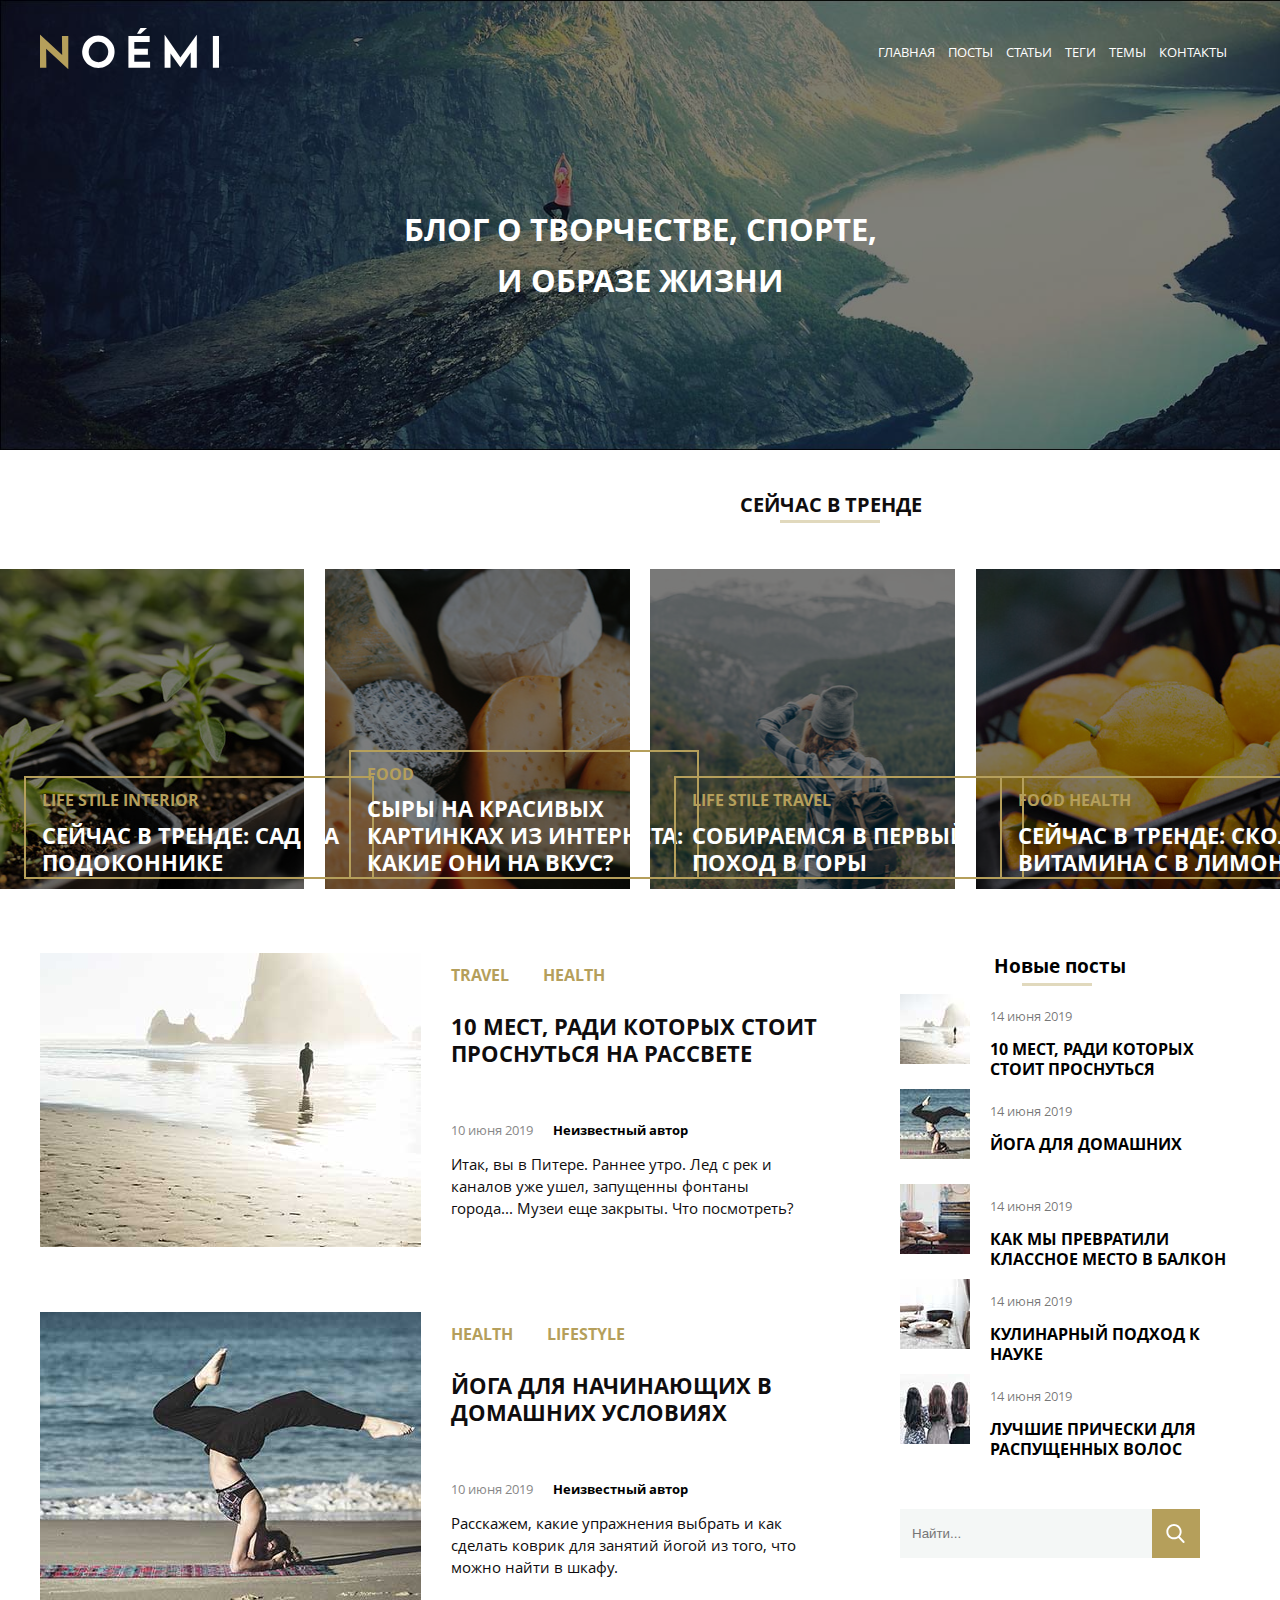
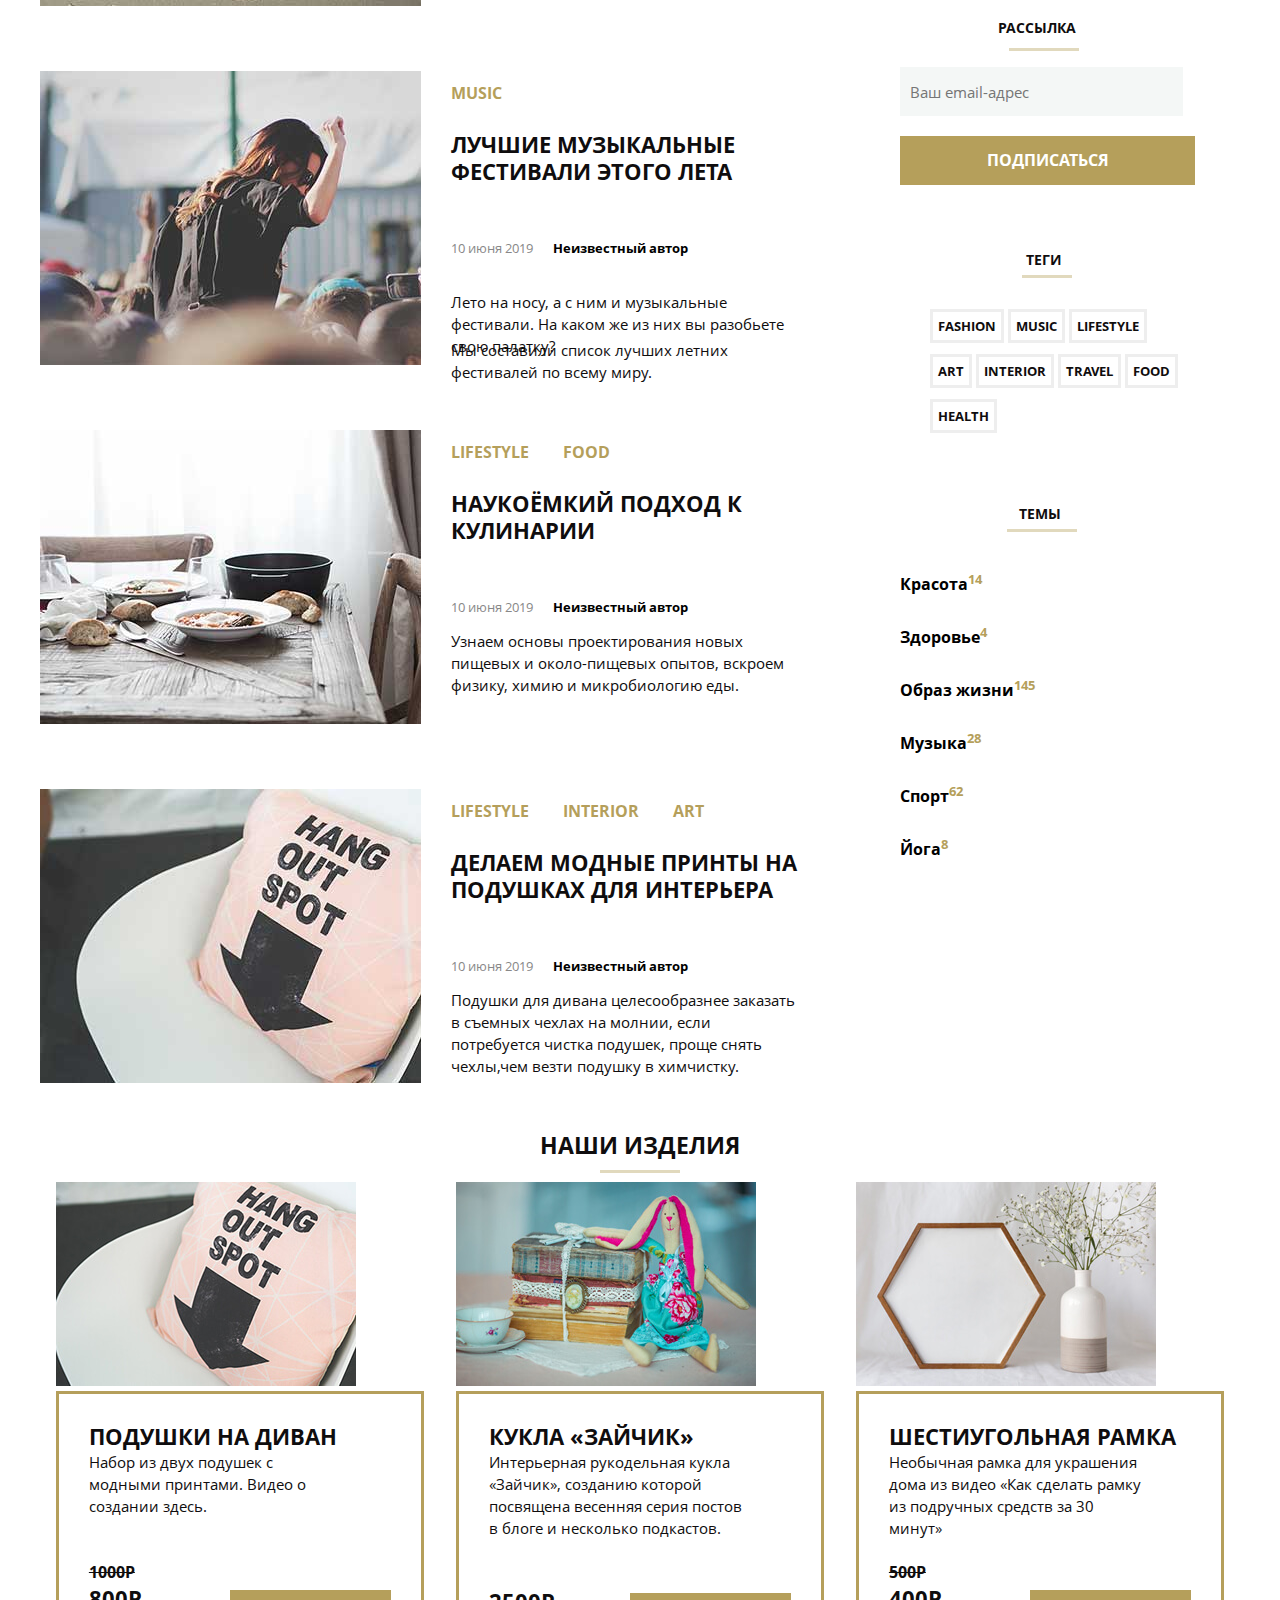
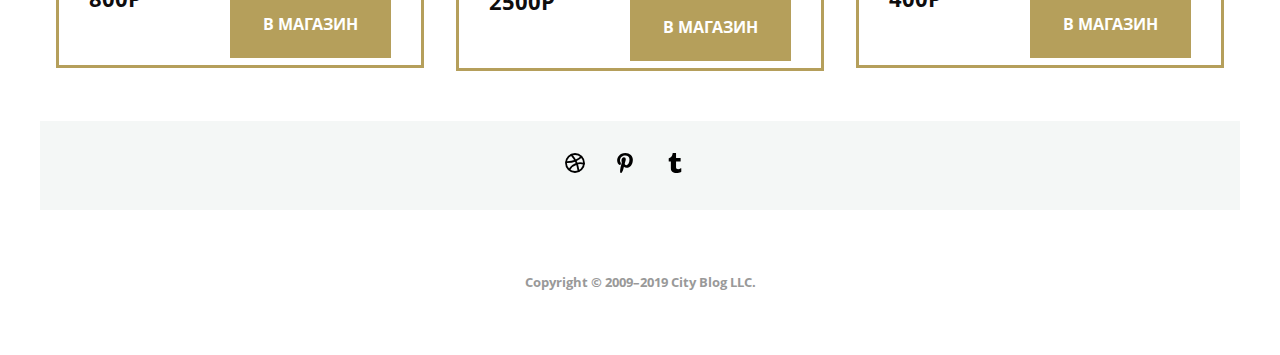
==== index.html @ 585748b1 "Исправил" ====
<!DOCTYPE html>
<html lang="en">

<head>
   <meta charset="UTF-8">
   <meta name="viewport" content="width=device-width, initial-scale=1.0">
   <title>Document</title>
   <link rel="stylesheet" href="css/style.css">
</head>

<body>
   <header class="header">
      <div class="container">
         <div class="header-top">
            <div class="logo">
               <a href="#">
                  <img class="logo-image" src="svg/noemi-logo.svg" alt="Логотип">
               </a>
            </div>
            <nav class="header-menu">
               <ul class="menu">
                  <li><a class="menu-link" href="#">Главная</a></li>
                  <li><a class="menu-link" href="#">Посты</a></li>
                  <li><a class="menu-link" href="#">Статьи</a></li>
                  <li><a class="menu-link" href="#">Теги</a></li>
                  <li><a class="menu-link" href="#">Темы</a></li>
                  <li><a class="menu-link" href="#">Контакты</a></li>
               </ul>
            </nav>
         </div>
         <h1 class="main-title">Блог о творчестве, спорте, и образе жизни</h1>
      </div>
   </header>
   <section class="section-trend">
      <h2 class="title-trend">Сейчас в тренде</h2>
      <div class="trend-box">
         <div class="garden-on-the-windowsill trend">
            <div class="text-trend ">
               <p class="yellow-text">Life stile</p>
               <p class="yellow-text">Interior</p>
               <p class="white-text">Сейчас в тренде: сад на подоконнике</p>
            </div>
         </div>
         <div class="cheeses trend">
            <div class="text-trend ">
               <p class="yellow-text">Food</p>
               <p class="white-text ">Cыры на красивых картинках из интернета: какие они на вкус?</p>
            </div>
         </div>
         <div class="first-trip trend">
            <div class="text-trend ">
               <p class="yellow-text">Life stile</p>
               <p class="yellow-text">Travel</p>
               <p class="white-text">Собираемся в первый поход в горы</p>
            </div>
         </div>
         <div class="lemons trend">
            <div class="text-trend ">
               <p class="yellow-text">Food</p>
               <p class="yellow-text">Health</p>
               <p class="white-text">Сейчас в тренде: сколько витамина с в лимонах?</p>
            </div>
         </div>
      </div>
   </section>
   <div class="container">
      <main class="main">
         <section class="article">
            <div class="hobby">
               <img class="hobby-art" src="img/last-post1.jpg" alt="Изображение путешествий">
               <div class="box-post-list">
                  <p class="hobby-category">Travel</p>
                  <p class="hobby-category">Health</p>
                  <p class="hobby-title">10 мест, ради которых стоит проснуться на рассвете</p>
                  <p class="hobby-date">10 июня 2019</p>
                  <p class="hobby-author">Неизвестный автор</p>
                  <p class="hobby-text">Итак, вы в Питере. Раннее утро. Лед с рек и каналов уже ушел, запущенны
                     фонтаны
                     города...
                     Музеи еще закрыты. Что посмотреть?
                  </p>
               </div>
            </div>
            <div class="hobby">
               <img class="hobby-art" src="img/last-post2.jpg" alt="Изображение йоги">
               <div class="box-post-list">
                  <p class="hobby-category">Health</p>
                  <p class="hobby-category">Lifestyle</p>
                  <p class="hobby-title">ЙОга для начинающих в домашних условиях</p>
                  <p class="hobby-date">10 июня 2019</p>
                  <p class="hobby-author">Неизвестный автор</p>
                  <p class="hobby-text">Расскажем, какие упражнения выбрать и как сделать коврик для занятий йогой
                     из
                     того, что можно найти в шкафу.
                  </p>
               </div>
            </div>
            <div class="hobby">
               <img class="first-box-art" src="img/last-post3.jpg" alt="Изображение фестиваля">
               <div class="box-post-list">
                  <p class="hobby-category">Music</p>
                  <p class="hobby-title">Лучшие музыкальные фестивали этого лета</p>
                  <p class="hobby-date">10 июня 2019</p>
                  <p class="hobby-author">Неизвестный автор</p>
                  <p class="hobby-text music-text">Лето на носу, а с ним и музыкальные фестивали. На каком же из них
                     вы
                     разобьете свою палатку?
                  </p>
                  <p class="hobby-text music-text2">Мы составили список лучших летних фестивалей по всему миру.
                  </p>
               </div>
            </div>
            <div class="hobby">
               <img class="first-box-art" src="img/last-post4.jpg" alt="Изображение кулинарии">
               <div class="box-post-list">
                  <p class="hobby-category">Lifestyle</p>
                  <p class="hobby-category">Food</p>
                  <p class="hobby-title">Наукоёмкий подход к кулинарии</p>
                  <p class="hobby-date">10 июня 2019</p>
                  <p class="hobby-author">Неизвестный автор</p>
                  <p class="hobby-text">Узнаем основы проектирования новых пищевых и около-пищевых опытов, вскроем
                     физику, химию и микробиологию еды.
                  </p>
               </div>
            </div>
            <div class="hobby">
               <img class="first-box-art" src="img/last-post5.jpg" alt="Изображение подушки">
               <div class="box-post-list">
                  <p class="hobby-category">Lifestyle</p>
                  <p class="hobby-category">Interior</p>
                  <p class="hobby-category">Art</p>
                  <p class="hobby-title">делаем модные принты на подушках для интерьера </p>
                  <p class="hobby-date">10 июня 2019</p>
                  <p class="hobby-author">Неизвестный автор</p>
                  <p class="hobby-text">Подушки для дивана целесообразнее заказать в съемных чехлах на молнии, если
                     потребуется чистка подушек, проще снять чехлы,чем везти подушку в химчистку.
                  </p>
               </div>
            </div>
         </section>
         <aside class="aside">
            <h3 class="newposts">Новые посты</h3>
            <div class="newpost-hobby-block">
               <div class="newposts-hobby">
                  <img src="img/2.jpg" alt="Изображение мест">
                  <div class="newposts-hobby-post-list">
                     <p class="newposts-hobby-date">14 июня 2019</p>
                     <p class="newposts-hobby-title box2-title1">10 мест, ради которых стоит проснуться</p>
                  </div>
               </div>
               <div class="newposts-hobby">
                  <img src="img/151.jpg" alt="Изображение йоги">
                  <div class="newposts-hobby-post-list">
                     <p class="newposts-hobby-date">14 июня 2019</p>
                     <p class="newposts-hobby-title">Йога для домашних</p>
                  </div>
               </div>
               <div class="newposts-hobby">
                  <img src="img/45.jpg" alt="Изображение интерьера">
                  <div class="newposts-hobby-post-list">
                     <p class="newposts-hobby-date">14 июня 2019</p>
                     <p class="newposts-hobby-title">как мы превратили классное место в балкон</p>
                  </div>
               </div>
               <div class="newposts-hobby">
                  <img src="img/501.jpg" alt="Изображение кулинарии">
                  <div class="newposts-hobby-post-list">
                     <p class="newposts-hobby-date">14 июня 2019</p>
                     <p class="newposts-hobby-title">Кулинарный подход к науке</p>
                  </div>
               </div>
               <div class="newposts-hobby">
                  <img src="img/7.jpg" alt="Изображение причесок">
                  <div class="newposts-hobby-post-list">
                     <p class="newposts-hobby-date">14 июня 2019</p>
                     <p class="newposts-hobby-title">лучшие прически для распущенных волос</p>
                  </div>
               </div>
            </div>
            <div class="search">
               <form class="search-form" action="" method="get">
                  <label class="visually-hidden" for="input-search">Найти</label>
                  <input class="search-input" type="search" id="input-search" placeholder="Найти...">
                  <button class="search-button" type="submit"></button>
               </form>
            </div>
            <h3 class="newsletter">Рассылка</h3>
            <div class="email">
               <form class="email-form" action="" method="get">
                  <label class="visually-hidden" for="email">Ваш email-адрес</label>
                  <input class="email-input" type="email" id="email" placeholder="Ваш email-адрес"><br>
                  <button class="email-button" type="submit">Подписаться</button>
               </form>
            </div>
            <h3 class="tegs">Теги</h3>
            <div class="tegs-list">
               <ul>
                  <li><a class="tegs-link" href="#">Fashion</a></li>
                  <li><a class="tegs-link" href="#">Music</a></li>
                  <li><a class="tegs-link" href="#">Lifestyle</a></li>
                  <li><a class="tegs-link" href="#">Art</a></li>
                  <li><a class="tegs-link" href="#">Interior</a></li>
                  <li><a class="tegs-link" href="#">Travel</a></li>
                  <li><a class="tegs-link" href="#">Food</a></li>
                  <li><a class="tegs-link" href="#">Health</a></li>
               </ul>
            </div>
            <h3 class="themes">Темы</h3>
            <div class="topics">
               <ul class="topic-item">
                  <li class="topic-list"><a class="topic-link" href="#">Красота<sup>14</sup></a></li>
                  <li class="topic-list"><a class="topic-link" href="#">Здоровье<sup>4</sup></a></li>
                  <li class="topic-list"><a class="topic-link" href="#">Образ жизни<sup>145</sup></a></li>
                  <li class="topic-list"><a class="topic-link" href="#">Музыка<sup>28</sup></a></li>
                  <li class="topic-list"><a class="topic-link" href="#">Спорт<sup>62</sup></a></li>
                  <li class="topic-list"><a class="topic-link" href="#">Йога<sup>8</sup></a></li>
               </ul>
            </div>
         </aside>
      </main>
   </div>
   <section class="shop">

      <div class="container">

         <div class="our-products">

            <h3 класс>Наши изделия</h3>

         </div>

         <div class="our-products-prices">

            <article class="soffa-pillow">
               <img class="product-image" src="img/shop-item-desk1.jpg" alt="Изображение подушки">
               <div class="product-box">
                  <div class="product-title">
                     <h3 class="product-title-shop">Подушки на диван</h3>
                     <p class="product-text-shop">Набор из двух подушек с модными принтами. Видео о создании здесь.</p>
                  </div>
                  <div class="price">
                     <p class="price-throught">1000р</p>
                     <p>800р</p>
                  </div>
                  <div class="product-link-soffa">
                     <a class="product-link" href="#">В магазин</a>
                  </div>
               </div>
            </article>

            <article class="bunny-doll">
               <img class="product-image" src="img/shop-item-desk2.jpg" alt="Изображение куклы">
               <div class="product-box">
                  <div class="product-title">
                     <h3 class="product-title-shop">Кукла &laquo;зайчик&raquo;</h3>
                     <p class="product-text-shop">Интерьерная рукодельная кукла «Зайчик», созданию которой посвящена
                        весенняя серия постов в блоге
                        и
                        несколько подкастов.</p>
                  </div>
                  <div class="price price-doll">
                     <p>2500р</p>
                  </div>
                  <div class="product-link-doll">
                     <a class="product-link" href="#">В магазин</a>
                  </div>
               </div>
            </article>

            <article class="frame">
               <img class="product-image" src="img/shop-item-desk3.jpg" alt="Изображение рамы">
               <div class="product-box">
                  <div class="product-title">
                     <h3 class="product-title-shop">Шестиугольная рамка</h3>
                     <p class="product-text-shop">Необычная рамка для украшения дома из видео &laquo;Как сделать рамку
                        из подручных средств за 30
                        минут&raquo; </p>
                  </div>
                  <div class="price">
                     <p class="price-throught">500р</p>
                     <p>400р</p>
                  </div>
                  <div class="product-link-frame">
                     <a class="product-link" href="">В магазин</a>
                  </div>
               </div>
            </article>

         </div>

      </div>

   </section>
   <!-- <section class="products">
      <div class="container">
         <div class="our-products">
            <h3>Наши изделия</h3>
            <div class="our-prodicts-decor"></div>
         </div>
         <div class="our-products-prices">
            <div class="soffa-pillow">
               <img src="img/shop-item-desk1.jpg" alt="Изображение подушки">
               <div class="product-box">
                  <div class="product-title">
                     <h3>Подушки на диван</h3>
                     <p>Набор из двух подушек с модными принтами. Видео о создании здесь.</p>
                  </div>
                  <div class="price">
                     <p class="price-throught">1000р</p>
                     <p>800р</p>
                  </div>
                  <div class="product-link-soffa">
                     <a href="">В магазин</a>
                  </div>
               </div>
            </div>
            <div class="bunny-doll">
               <img src="img/shop-item-desk2.jpg" alt="Изображение куклы">
               <div class="product-box">
                  <div class="product-title">
                     <h3>Кукла &laquo;зайчик&raquo;</h3>
                     <p>Интерьерная рукодельная кукла «Зайчик», созданию которой посвящена весенняя серия постов в блоге
                        и
                        несколько подкастов.</p>
                  </div>
                  <div class="price price-doll">
                     <p>2500р</p>
                  </div>
                  <div class="product-link-doll">
                     <a href="">В магазин</a>
                  </div>
               </div>
            </div>
            <div class="frame">
               <img src="img/shop-item-desk3.jpg" alt="Изображение рамки">
               <div class="product-box">
                  <div class="product-title">
                     <h3>Шестиугольная рамка</h3>
                     <p>Необычная рамка для украшения дома из видео &laquo;Как сделать рамку из подручных средств за 30
                        минут&raquo; </p>
                  </div>
                  <div class="price">
                     <p class="price-throught">500р</p>
                     <p>400р</p>
                  </div>
                  <div class="product-link-frame">
                     <a href="">В магазин</a>
                  </div>
               </div>
            </div>
         </div>
      </div>
   </section> -->
   <footer class="footer">
      <div class="container">
         <div class="footer-top">
            <ul class="footer-images-list">
               <li>
                  <a href="#"><img class="footer-image" src="svg/001-dribbble.svg" alt="">
                  </a>
               </li>
               <li>
                  <a href="#"><img class="footer-image" src="svg/001-pinterest.svg" alt="">
                  </a>
               </li>
               <li>

                  <a href="#"><img class="footer-image" src="svg/003-tumblr.svg" alt="">
                  </a>
               </li>
            </ul>
         </div>
         <div class="copyright">
            <p>Copyright © 2009–2019 City Blog LLC.</p>
         </div>
      </div>
   </footer>
</body>

</html>
---- css/style.css ----
@font-face {
   font-family: 'OpenSans';
   src: url(../fonts/OpenSans-Bold.ttf)format('ttf'),
      url(../fonts/OpenSans-Bold.woff)format('woff'),
      url(../fonts/OpenSans-Bold.woff2)format('woff2');
   font-weight: 700;
   font-style: bold;
}

@font-face {
   font-family: 'OpenSans';
   src: url(../fonts/OpenSans-Regular.ttf)format('ttf'),
      url(../fonts/OpenSans-Regular.woff)format('woff'),
      url(../fonts/OpenSans-Regular.woff2)format('woff2');
   font-weight: 400;
   font-style: regular;
}

a {
   text-decoration: none;
}

h1,
h2,
h3,
h4,
h5,
h6,
p {
   margin: 0;
}

ol,
ul {
   padding: 0;
   margin: 0;
   list-style-type: none;
}

*,
*::before,
*::after {
   box-sizing: border-box;
}

body {
   width: 100%;
   max-width: 1660px;
   margin: 0 auto;
   padding: 0;
   font-family: "OpenSans";
}

.container {
   width: 100%;
   max-width: 1200px;
   margin: 0 auto;
}

.header {
   position: relative;
   padding: 28px;
   width: 100%;
   background-image: url(../img/banner-bg.jpg);
   background-repeat: no-repeat;
   background-size: cover;
   height: 450px;
}

.header-top {
   display: flex;
   justify-content: space-between;
   align-items: center;
   flex-wrap: wrap;

}

.header:after {
   content: '';
   position: absolute;
   top: 0;
   left: 0;
   right: 0;
   bottom: 0;
   background: rgba(0, 0, 0, .5);
   z-index: 2;
}

.main-title {
   position: relative;
   padding: 130px 350px 140px 350px;
   text-align: center;
   font-size: 31px;
   font-family: "OpenSans";
   color: rgb(255, 255, 255);
   font-weight: bold;
   text-transform: uppercase;
   line-height: 1.667;
   z-index: 4;
}

.logo {
   width: 179px;
   z-index: 3;
}

.menu a {
   font-size: 13px;
   font-family: "OpenSans";
   color: rgb(255, 255, 255);
   text-transform: uppercase;
   line-height: 1.2;
   padding-right: 1em;
}

.header-menu {
   display: flex;
   justify-content: space-around;
   z-index: 3;

}

.menu {
   display: flex;
   z-index: 3;

}

.menu-link:hover {
   text-decoration: underline;
   color: white;
}

.garden-on-the-windowsill {
   background-image: url(../img/trend1.jpg);
   background-repeat: no-repeat;
   background-position: center;
   width: 410px;
   height: 320px;
}

.cheeses {
   background-image: url(../img/trend2.jpg);
   background-repeat: no-repeat;
   background-position: center;
   width: 410px;
   height: 320px;
}

.first-trip {
   background-image: url(../img/trend3.jpg);
   background-repeat: no-repeat;
   background-position: center;
   width: 410px;
   height: 320px;
}

.lemons {
   background-image: url(../img/trend4.jpg);
   background-repeat: no-repeat;
   background-position: center;
   width: 410px;
   height: 320px;
}

.trend {
   position: relative;
   margin-top: 50px;
   width: calc(25% - margin);
}

.title-trend {
   position: relative;
   left: 37em;
   margin-top: 2em;
   font-size: 20px;
   font-family: "OpenSans";
   color: rgb(15, 13, 14);
   font-weight: bold;
   text-transform: uppercase;

   line-height: 1.458;
}

.title-trend::after {
   content: '';
   background-color: rgb(181, 159, 91);
   opacity: 0.4;
   position: absolute;
   top: 1.5em;
   left: 2em;
   width: 100px;
   height: 3px;

}

.trend-box {
   display: flex;
   position: relative;
   gap: 1.3em;
}

.text-trend {
   position: absolute;
   bottom: 10px;
   left: 1.5em;
   width: 350px;
   border: 2px solid rgb(181, 159, 91);
   padding-left: 1em;
   z-index: 3;

}

.trend::after {
   content: '';
   position: absolute;
   top: 0px;
   left: 0;
   right: 0;
   bottom: 0;
   background: rgba(0, 0, 0, .5);
   z-index: 2;
}

.yellow-text {
   display: inline-block;
   font-size: 15.697px;
   margin-bottom: 0;
   font-family: "OpenSans";
   color: rgb(181, 159, 91);
   font-weight: bold;
   text-transform: uppercase;
   line-height: 2.857;

}

.white-text {
   font-size: 22.424px;
   margin-top: 0;
   font-family: "OpenSans";
   color: rgb(255, 255, 255);
   font-weight: bold;
   text-transform: uppercase;
   line-height: 1.2;

}

.box-post-list {
   float: inline-end;
}

.hobby {
   margin-bottom: 60px;

}

.hobby-category {
   display: inline-block;
   font-size: 15.697px;
   margin: 0;
   margin-left: 30px;
   font-family: "OpenSans";
   color: rgb(181, 159, 91);
   font-weight: bold;
   text-transform: uppercase;
   line-height: 2.857;
}

.hobby-category:hover {
   cursor: pointer;
   text-decoration: underline;
}

.hobby-title {
   margin: 0;
   margin-top: 16px;
   margin-left: 30px;
   font-size: 22.424px;
   font-family: "OpenSans";
   color: rgb(15, 13, 14);
   font-weight: bold;
   text-transform: uppercase;
   line-height: 1.2;
   width: 400px;
}

.hobby-title:hover {
   color: rgb(181, 159, 91);
}

.hobby-date {
   margin: 0;
   margin-left: 30px;
   display: inline-block;
   font-size: 13.455px;
   font-family: "OpenSans";
   color: rgb(136, 136, 136);
   line-height: 3.333;
}

.hobby-author {
   margin: 0;
   margin-top: 40px;
   margin-left: 16px;
   display: inline-block;
   font-size: 13.455px;
   font-family: "OpenSans";
   color: rgb(0, 0, 0);
   font-weight: bold;
   line-height: 3.333;
}

.hobby-text {
   margin: 0;
   margin-top: 0;
   margin-left: 30px;
   font-size: 15px;
   font-family: "OpenSans";
   color: rgb(15, 13, 14);
   line-height: 1.467;
   width: 350px;
   height: 59px;
}

.music-text {
   margin-top: 20px;
   width: 359px;
   height: 38px;
}

.music-text2 {
   margin-top: 10px;
}

.newposts {
   position: relative;
   top: 0;
   left: 5em;

}

.newpost-hobby-block {
   margin-top: 1em;
}

.newposts-hobby-post-list {
   float: inline-end;
}

.newposts::after {
   content: '';
   background-color: rgb(181, 159, 91);
   opacity: 0.4;
   position: absolute;
   top: 30px;
   right: 71%;
   width: 70px;
   height: 3px;
}

.newposts-hobby {
   margin-bottom: 20px;
}

.newposts-hobby-date {
   margin-top: 0;
   margin-bottom: 0;
   margin-left: 20px;
   font-size: 13.455px;
   font-family: "OpenSans";
   color: rgba(0, 0, 0, 0.541);
   line-height: 3.333;
   text-align: left;
}

.newposts-hobby-title {
   margin-top: 0;
   margin-bottom: 0;
   margin-left: 20px;
   font-size: 15.697px;
   font-family: "OpenSans";
   color: rgb(0, 0, 0);
   font-weight: bold;
   text-transform: uppercase;
   line-height: 1.286;
   width: 250px;


}

.newposts-hobby-title:hover {
   color: rgb(181, 159, 91);
}

.main {
   display: flex;
   justify-content: space-between;
   margin-top: 64px;

}

input:focus {
   border: 2px solid rgb(181, 159, 91);
}

.search-form {
   position: relative;
   width: 300px;
   margin-top: 60px;
}

.search-input {
   width: 271px;
   height: 49px;
   padding-left: 10px;
   border: 2px solid rgb(244, 247, 246);
   outline: none;
   background-color: rgb(244, 247, 246);

}

.search-input:focus {
   border: 2px solid rgb(181, 159, 91);
}

.visually-hidden {
   position: fixed;
   transform: scale(0);
}

.search-button {
   position: absolute;
   top: 0;
   background-color: rgb(181, 159, 91);
   right: 0px;
   width: 48px;
   height: 49px;
   border: none;
   cursor: pointer;
   background-image: url("data:image/svg+xml,%3Csvg xmlns='http://www.w3.org/2000/svg' fill='none' viewBox='0 0 512 512'%3E%3Cg clip-path='url(%23a)'%3E%3Cpath fill='%23fff' stroke='%23B59F5B' d='m373.403 339.292-.29.344.312.324 121.857 126.737c10.117 10.524 9.782 27.302-.733 37.42l.347.36-.347-.36c-4.948 4.763-11.466 7.383-18.338 7.383-7.261 0-14.034-2.884-19.072-8.116L334.357 375.686l-.297-.309-.351.246c-34.78 24.442-75.457 37.317-118.145 37.317-113.708 0-206.22-92.513-206.22-206.22C9.344 93.012 101.856.5 215.564.5c113.707 0 206.22 92.512 206.22 206.22 0 48.668-17.125 95.416-48.381 132.572zm-4.546-132.572c0-84.528-68.765-153.293-153.293-153.293S62.271 122.192 62.271 206.72s68.765 153.293 153.293 153.293 153.293-68.765 153.293-153.293z'/%3E%3C/g%3E%3Cdefs%3E%3CclipPath id='a'%3E%3Cpath fill='%23fff' d='M0 0h512v512H0z'/%3E%3C/clipPath%3E%3C/defs%3E%3C/svg%3E");
   background-repeat: no-repeat;
   background-position: center;
   background-size: 40%;

}

.search-button:focus {
   background-color: black;
}

.newsletter {
   margin-top: 60px;
   margin-bottom: 30px;
   margin-right: 50px;
   position: relative;
   left: 7em;
   font-size: 14px;
   font-family: "OpenSans";
   color: rgb(15, 13, 14);
   font-weight: bold;
   text-transform: uppercase;
}

.newsletter::after {
   content: '';
   background-color: rgb(181, 159, 91);
   opacity: 0.4;
   position: absolute;
   top: 30px;
   right: 72%;
   width: 70px;
   height: 3px;
}

.email-input {
   font-size: 14.576px;
   font-family: "OpenSans";
   color: rgba(0, 0, 0, 0.541);
   line-height: 3.077;
   padding-left: 10px;
   border: none;
   background-color: rgb(244, 247, 246);
   width: 283px;
   height: 49px;

}

.email-button {
   margin-top: 20px;
   font-size: 15.697px;
   font-family: "OpenSans";
   color: rgb(255, 255, 255);
   font-weight: bold;
   text-transform: uppercase;
   line-height: 2.857;
   border: none;
   background-color: rgb(181, 159, 91);
   width: 295px;
   height: 49px;

}

.email {
   margin-top: 20px;
}

.tegs-link:hover {
   color: rgb(181, 159, 91);
}

.tegs {
   position: relative;
   left: 9em;
   margin-top: 60px;
   margin-right: 50px;
   margin-bottom: 30px;
   font-size: 14px;
   font-family: "OpenSans";
   color: rgb(15, 13, 14);
   font-weight: bold;
   text-transform: uppercase;
   line-height: 2.082;
}

.tegs::after {
   content: '';
   background-color: rgb(181, 159, 91);
   opacity: 0.4;
   position: absolute;
   top: 30px;
   right: 84%;
   width: 50px;
   height: 3px;
}

.tegs-list a {
   margin-right: 0;
   padding: 5px;
   list-style: none;
   text-decoration: none;
   font-size: 13.455px;
   font-family: "OpenSans";
   color: rgb(15, 13, 14);
   font-weight: bold;
   text-transform: uppercase;
   line-height: 3.333;
   border: 3px solid rgb(238, 238, 238);
}

.tegs-list li {
   display: inline-block;
}

.tegs-list ul {
   margin: 0;
   padding: 0;
}

.tegs-list {
   display: flex;
   flex-wrap: wrap;
   width: 250px;
   margin-left: 30px;
}

.themes {
   position: relative;
   left: 8.5em;
   margin-top: 60px;
   margin-right: 50px;
   margin-bottom: 30px;
   font-size: 14px;
   font-family: "OpenSans";
   color: rgb(15, 13, 14);
   font-weight: bold;
   text-transform: uppercase;
   line-height: 2.082;
}

.themes::after {
   content: '';
   background-color: rgb(181, 159, 91);
   opacity: 0.4;
   position: absolute;
   top: 30px;
   right: 80%;
   width: 70px;
   height: 3px;
}

.topic-list,
.topic-link {
   text-decoration: none;
   list-style: none;
   font-size: 15.697px;
   font-family: "OpenSans";
   color: rgb(0, 0, 0);
   font-weight: bold;
   line-height: 3.357;
}

.topics a:hover {
   color: rgb(181, 159, 91);
}

sup {
   color: rgb(181, 159, 91);
}

.our-products {
   position: relative;
   bottom: 1em;
   left: 25em;
   font-size: 20px;
   font-family: "OpenSans";
   color: rgb(15, 13, 14);
   font-weight: bold;
   text-transform: uppercase;
   line-height: 1.458;
   text-align: left;
}

.our-products::after {
   content: '';
   background-color: rgb(181, 159, 91);
   opacity: 0.4;
   position: absolute;
   top: 2.1em;
   right: 53em;
   width: 80px;
   height: 3px;

}

.our-products-prices {
   display: flex;
   justify-content: space-around;
}

.product-title-shop {
   font-size: 22.424px;
   font-family: "OpenSans";
   color: rgb(15, 13, 14);
   font-weight: bold;
   text-transform: uppercase;
   line-height: 1.2;
   text-align: left;
}

.product-text-shop {
   font-size: 15px;
   font-family: "OpenSans";
   color: rgb(15, 13, 14);
   line-height: 1.467;
   width: 259px;
   height: 38px;
}

.price-throught {
   font-size: 15.697px;
   font-family: "OpenSans";
   color: rgb(15, 13, 14);
   font-weight: bold;
   text-decoration: line-through;
   text-transform: uppercase;
   line-height: 1.714;
   text-align: left;
}

.price {
   margin-top: 70px;
   font-size: 22.424px;
   font-family: "OpenSans";
   color: rgb(15, 13, 14);
   font-weight: bold;
   text-transform: uppercase;
   line-height: 1.2;
   text-align: left;



}

.price-doll {
   margin-top: 100px;
}

.product-link {
   margin-left: 9em;
   padding: 20px 30px 20px 30px;
   font-size: 15.697px;
   font-family: "OpenSans";
   color: rgb(255, 255, 255);
   font-weight: bold;
   text-transform: uppercase;
   border: 3px solid rgb(181, 159, 91);
   background-color: rgb(181, 159, 91);
}

.product-box {
   border: 3px solid rgb(181, 159, 91);
   padding: 30px;
}

/* .our-products {
   position: relative;
   font-size: 20px;
   font-family: "OpenSans";
   color: rgb(15, 13, 14);
   font-weight: bold;
   text-transform: uppercase;
   line-height: 1.458;
}

.our-prodicts-decor {
   background-color: rgb(181, 159, 91);
   opacity: 0.4;
   position: absolute;
   width: 70px;
   height: 3px;
   top: 60px;
}

.product-title h3 {

   font-size: 22.424px;
   font-family: "OpenSans";
   color: rgb(15, 13, 14);
   font-weight: bold;
   text-transform: uppercase;
   line-height: 1.2;
}

.product-title p {
   font-size: 15px;
   font-family: "OpenSans";
   color: rgb(15, 13, 14);
   line-height: 1.467;
   width: 300px;
}

.price {
   font-size: 22.424px;
   font-family: "OpenSans";
   color: rgb(15, 13, 14);
   font-weight: bold;
   text-transform: uppercase;
   line-height: 1.2;
}

.price p {
   margin: 0;
}

.price {
   margin-top: 50px;
}

.price-throught {
   font-size: 15.697px;
   font-family: "OpenSans";
   color: rgb(15, 13, 14);
   font-weight: bold;
   text-decoration: line-through;
   text-transform: uppercase;
   line-height: 1.714;

}

.soffa-pillow,
.bunny-doll,
.frame {
   position: relative;
}

.product-link-soffa a {
   position: absolute;
   padding: 5px 50px 5px 50px;
   bottom: 40px;
   left: 150px;
   font-size: 15.697px;
   font-family: "OpenSans";
   color: rgb(255, 255, 255);
   font-weight: bold;
   text-transform: uppercase;
   border: 3px solid rgb(181, 159, 91);
   background-color: rgb(181, 159, 91);
}

.product-link-doll a {
   position: absolute;
   padding: 5px 50px 5px 50px;
   bottom: 30px;
   left: 150px;
   font-size: 15.697px;
   font-family: "OpenSans";
   color: rgb(255, 255, 255);
   font-weight: bold;
   text-transform: uppercase;
   border: 3px solid rgb(181, 159, 91);
   background-color: rgb(181, 159, 91);
}

.product-link-frame a {
   position: absolute;
   padding: 5px 50px 5px 50px;
   bottom: 40px;
   left: 150px;
   font-size: 15.697px;
   font-family: "OpenSans";
   color: rgb(255, 255, 255);
   font-weight: bold;
   text-transform: uppercase;
   border: 3px solid rgb(181, 159, 91);
   background-color: rgb(181, 159, 91);
}

.product-box {
   position: absolute;
   border: 3px solid rgb(181, 159, 91);
   padding: 50px;
   top: 150px;
   right: -50px;
} */

.footer {
   margin-top: 50px;

}

.footer-images-list {
   display: flex;
   justify-content: center;
   background-color: #f4f7f6;
   padding: 32px;
}

.footer-image {
   width: 20px;
   height: 20px;
   margin-right: 30px;
}

.copyright {
   margin: 50px 0;
   text-align: center;
   font-size: 13.455px;
   font-family: "OpenSans";
   color: rgb(153, 153, 153);
   font-weight: bold;
   line-height: 3.333;
}
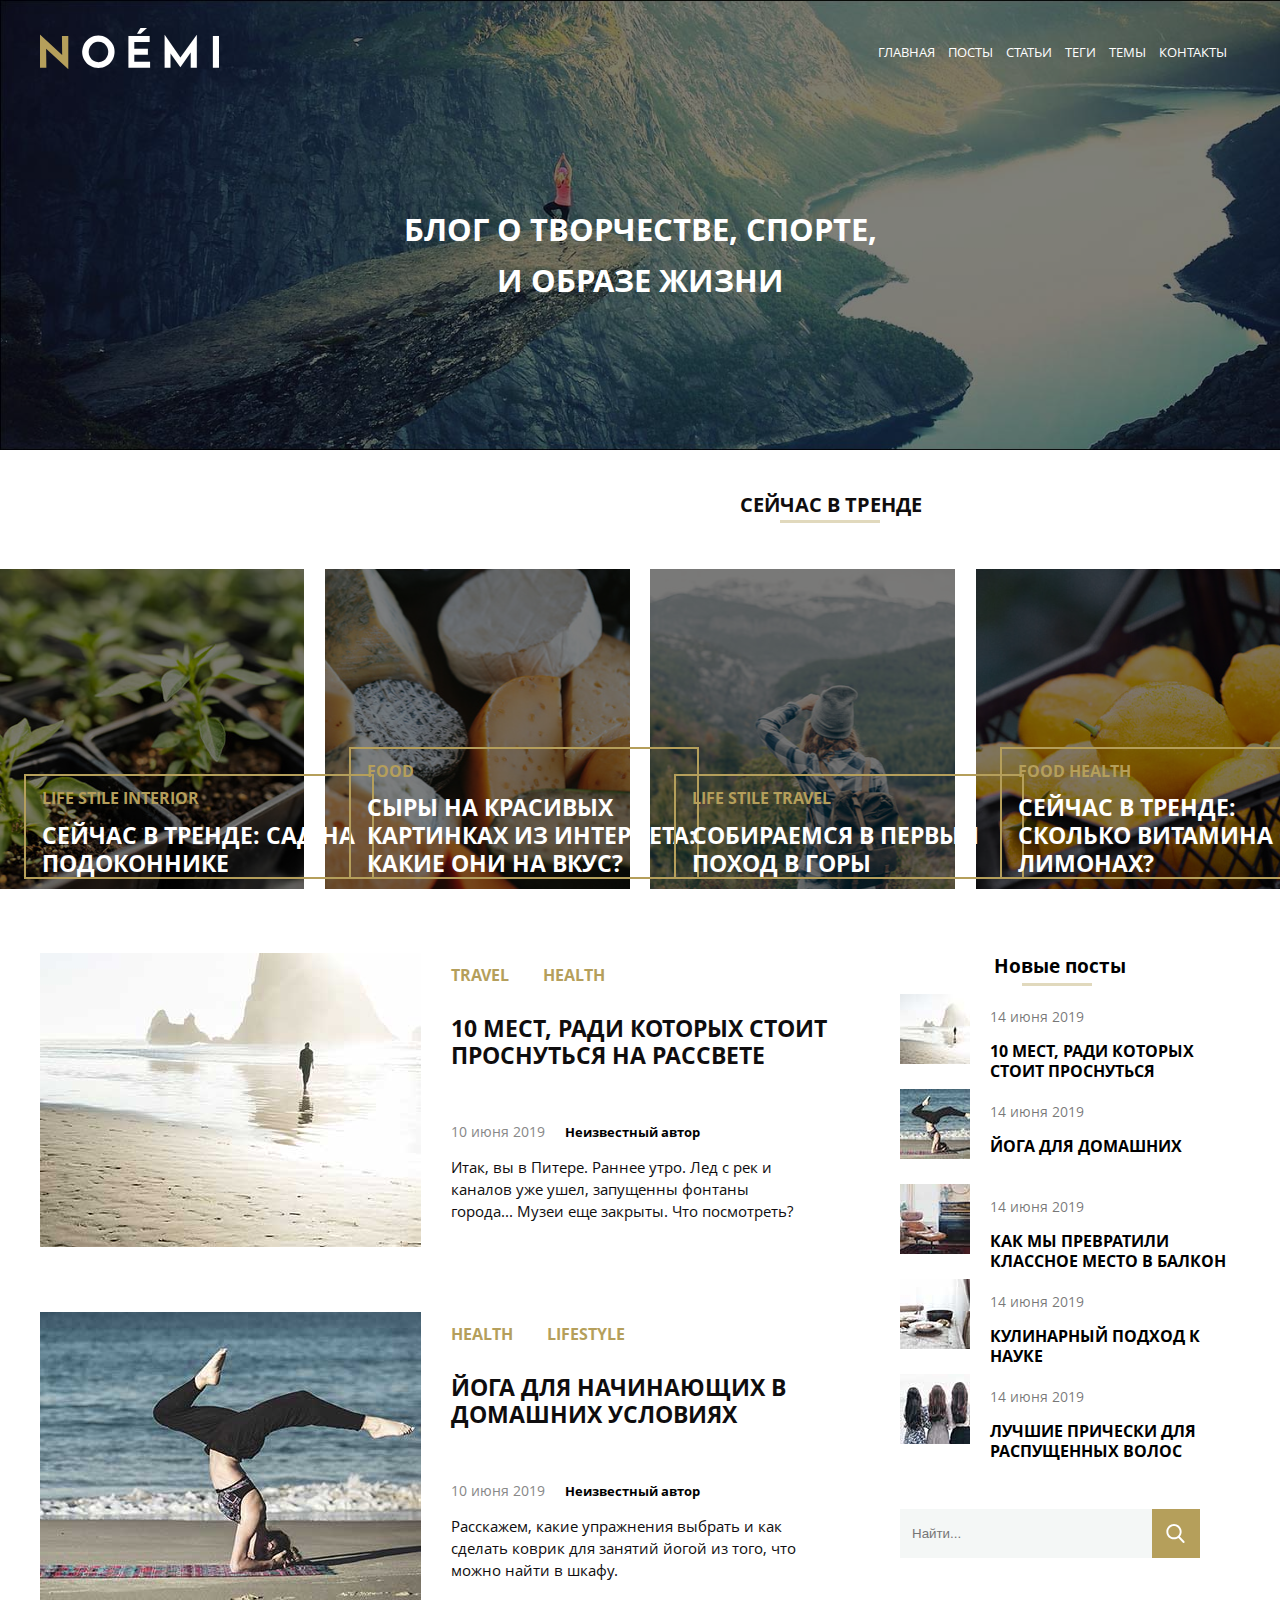
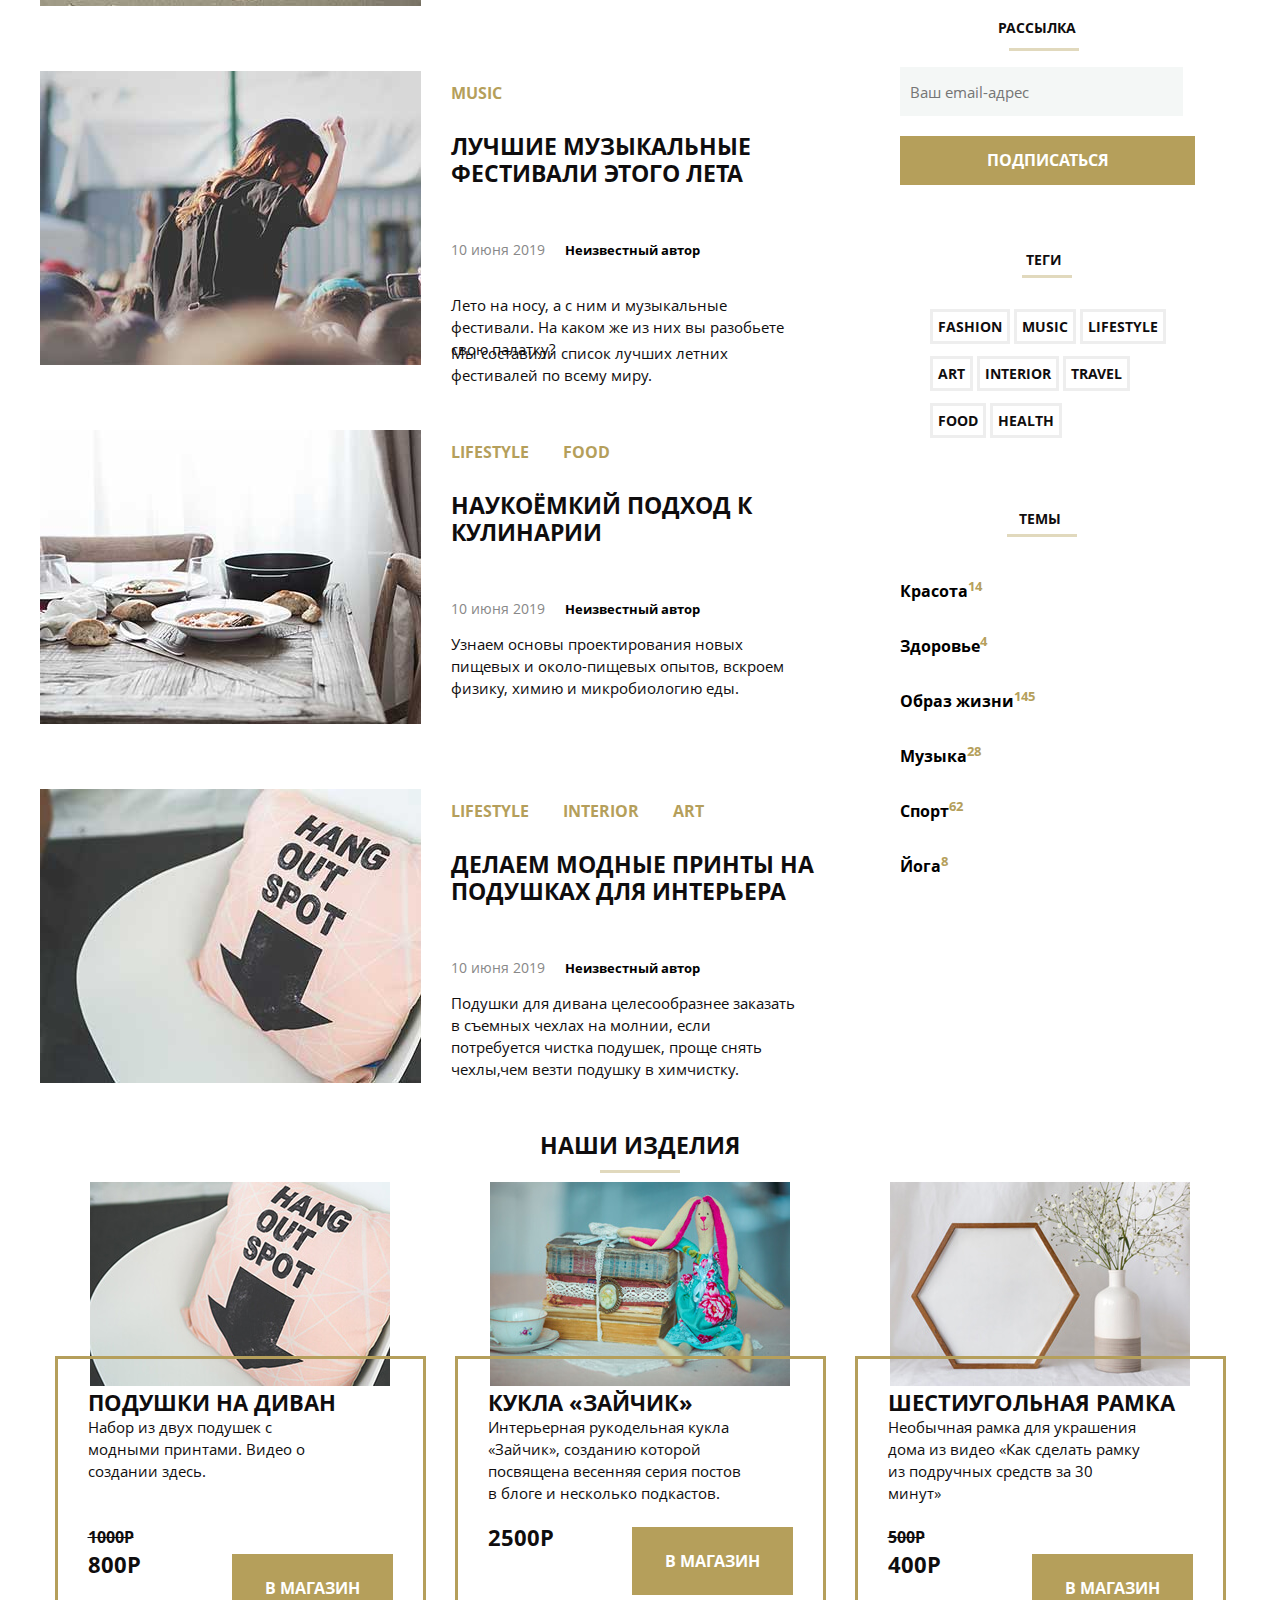
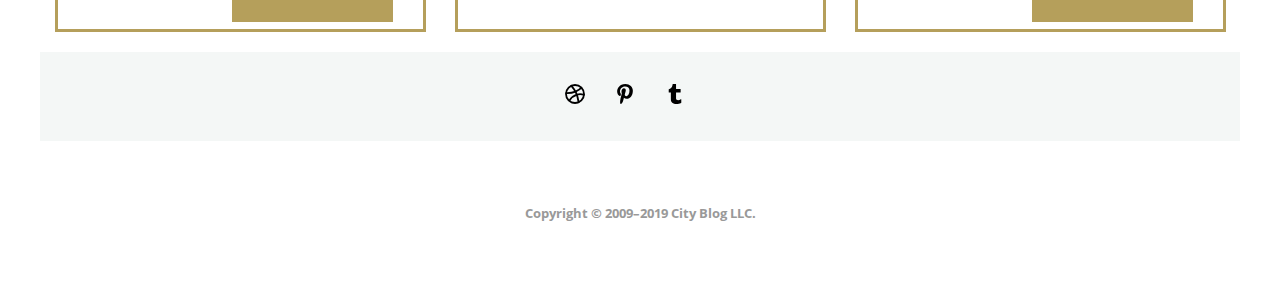
==== commit bf698a33: "Исправил" ====
--- a/index.html
+++ b/index.html
@@ -225,13 +225,13 @@
 
          <div class="our-products">
 
-            <h3 класс>Наши изделия</h3>
+            <h3>Наши изделия</h3>
 
          </div>
 
          <div class="our-products-prices">
 
-            <article class="soffa-pillow">
+            <article class="shop-article">
                <img class="product-image" src="img/shop-item-desk1.jpg" alt="Изображение подушки">
                <div class="product-box">
                   <div class="product-title">
@@ -248,7 +248,7 @@
                </div>
             </article>
 
-            <article class="bunny-doll">
+            <article class="shop-article">
                <img class="product-image" src="img/shop-item-desk2.jpg" alt="Изображение куклы">
                <div class="product-box">
                   <div class="product-title">
@@ -258,7 +258,7 @@
                         и
                         несколько подкастов.</p>
                   </div>
-                  <div class="price price-doll">
+                  <div class="price">
                      <p>2500р</p>
                   </div>
                   <div class="product-link-doll">
@@ -267,7 +267,7 @@
                </div>
             </article>
 
-            <article class="frame">
+            <article class="shop-article">
                <img class="product-image" src="img/shop-item-desk3.jpg" alt="Изображение рамы">
                <div class="product-box">
                   <div class="product-title">
--- a/css/style.css
+++ b/css/style.css
@@ -224,7 +224,7 @@
 
 .yellow-text {
    display: inline-block;
-   font-size: 15.697px;
+   font-size: 16px;
    margin-bottom: 0;
    font-family: "OpenSans";
    color: rgb(181, 159, 91);
@@ -235,7 +235,7 @@
 }
 
 .white-text {
-   font-size: 22.424px;
+   font-size: 23px;
    margin-top: 0;
    font-family: "OpenSans";
    color: rgb(255, 255, 255);
@@ -256,7 +256,7 @@
 
 .hobby-category {
    display: inline-block;
-   font-size: 15.697px;
+   font-size: 16px;
    margin: 0;
    margin-left: 30px;
    font-family: "OpenSans";
@@ -275,7 +275,7 @@
    margin: 0;
    margin-top: 16px;
    margin-left: 30px;
-   font-size: 22.424px;
+   font-size: 23px;
    font-family: "OpenSans";
    color: rgb(15, 13, 14);
    font-weight: bold;
@@ -292,7 +292,7 @@
    margin: 0;
    margin-left: 30px;
    display: inline-block;
-   font-size: 13.455px;
+   font-size: 14px;
    font-family: "OpenSans";
    color: rgb(136, 136, 136);
    line-height: 3.333;
@@ -366,7 +366,7 @@
    margin-top: 0;
    margin-bottom: 0;
    margin-left: 20px;
-   font-size: 13.455px;
+   font-size: 14px;
    font-family: "OpenSans";
    color: rgba(0, 0, 0, 0.541);
    line-height: 3.333;
@@ -377,7 +377,7 @@
    margin-top: 0;
    margin-bottom: 0;
    margin-left: 20px;
-   font-size: 15.697px;
+   font-size: 16px;
    font-family: "OpenSans";
    color: rgb(0, 0, 0);
    font-weight: bold;
@@ -473,7 +473,7 @@
 }
 
 .email-input {
-   font-size: 14.576px;
+   font-size: 15px;
    font-family: "OpenSans";
    color: rgba(0, 0, 0, 0.541);
    line-height: 3.077;
@@ -487,7 +487,7 @@
 
 .email-button {
    margin-top: 20px;
-   font-size: 15.697px;
+   font-size: 16px;
    font-family: "OpenSans";
    color: rgb(255, 255, 255);
    font-weight: bold;
@@ -538,7 +538,7 @@
    padding: 5px;
    list-style: none;
    text-decoration: none;
-   font-size: 13.455px;
+   font-size: 14px;
    font-family: "OpenSans";
    color: rgb(15, 13, 14);
    font-weight: bold;
@@ -592,7 +592,7 @@
 .topic-link {
    text-decoration: none;
    list-style: none;
-   font-size: 15.697px;
+   font-size: 16px;
    font-family: "OpenSans";
    color: rgb(0, 0, 0);
    font-weight: bold;
@@ -605,6 +605,18 @@
 
 sup {
    color: rgb(181, 159, 91);
+}
+
+.shop-article {
+   display: flex;
+   flex-direction: column;
+   align-items: center;
+   width: calc(33.33% - gap);
+}
+
+.product-box {
+   flex-grow: 1;
+   margin: -30px;
 }
 
 .our-products {
@@ -638,7 +650,7 @@
 }
 
 .product-title-shop {
-   font-size: 22.424px;
+   font-size: 22px;
    font-family: "OpenSans";
    color: rgb(15, 13, 14);
    font-weight: bold;
@@ -657,7 +669,7 @@
 }
 
 .price-throught {
-   font-size: 15.697px;
+   font-size: 16px;
    font-family: "OpenSans";
    color: rgb(15, 13, 14);
    font-weight: bold;
@@ -669,7 +681,7 @@
 
 .price {
    margin-top: 70px;
-   font-size: 22.424px;
+   font-size: 22px;
    font-family: "OpenSans";
    color: rgb(15, 13, 14);
    font-weight: bold;
@@ -679,16 +691,12 @@
 
 
 
-}
-
-.price-doll {
-   margin-top: 100px;
 }
 
 .product-link {
    margin-left: 9em;
    padding: 20px 30px 20px 30px;
-   font-size: 15.697px;
+   font-size: 16px;
    font-family: "OpenSans";
    color: rgb(255, 255, 255);
    font-weight: bold;
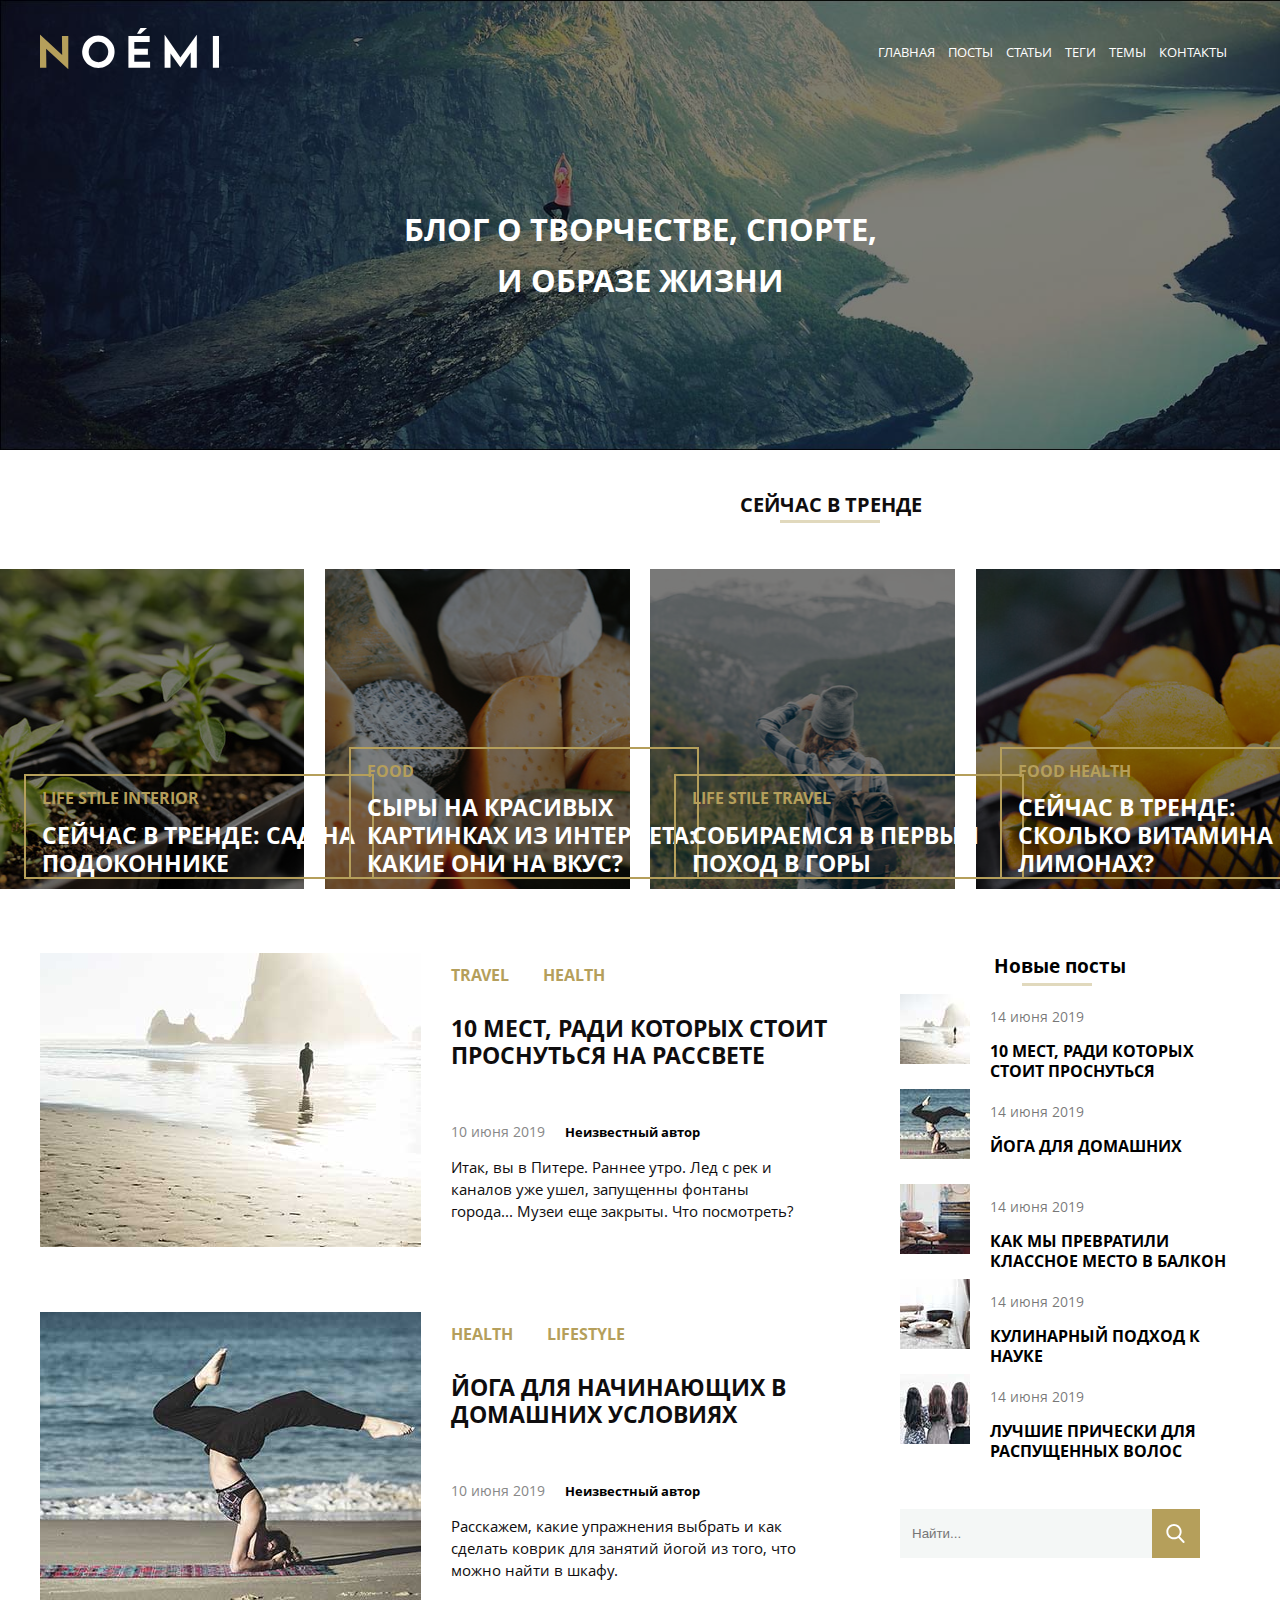
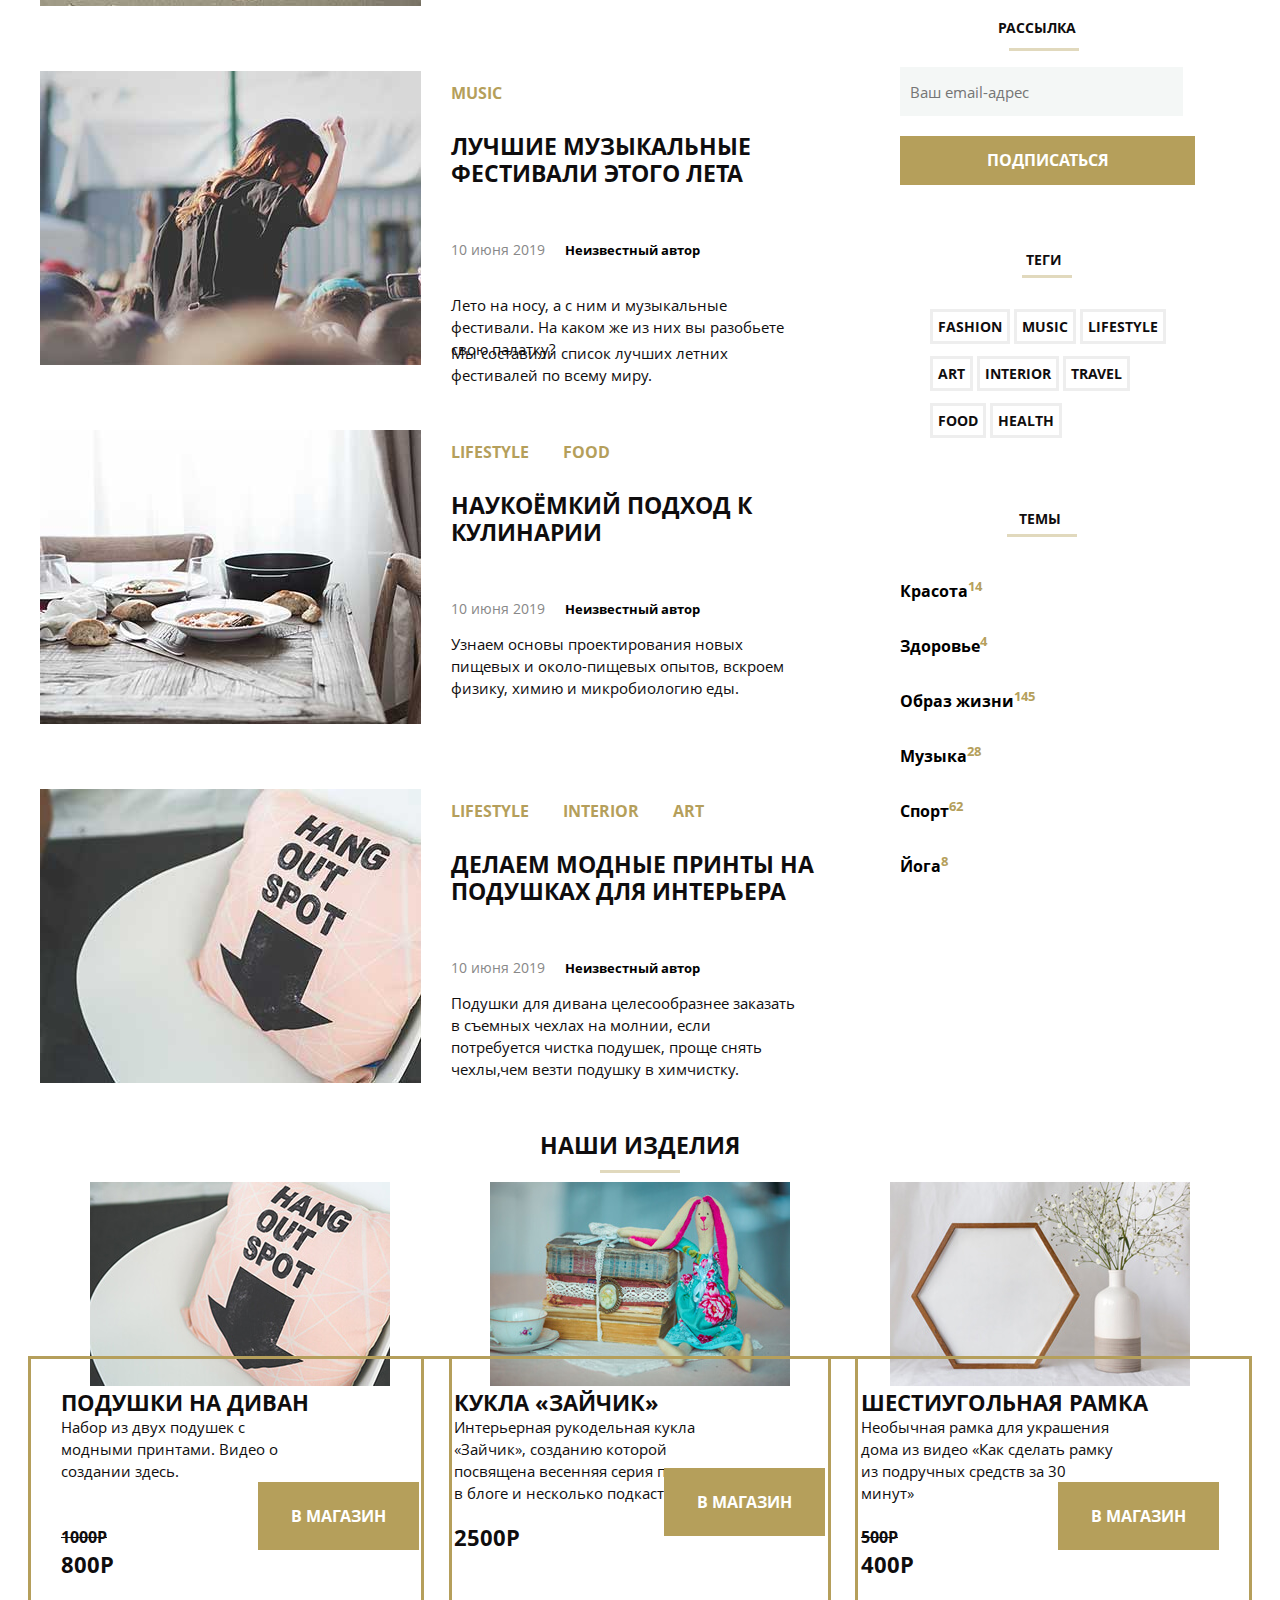
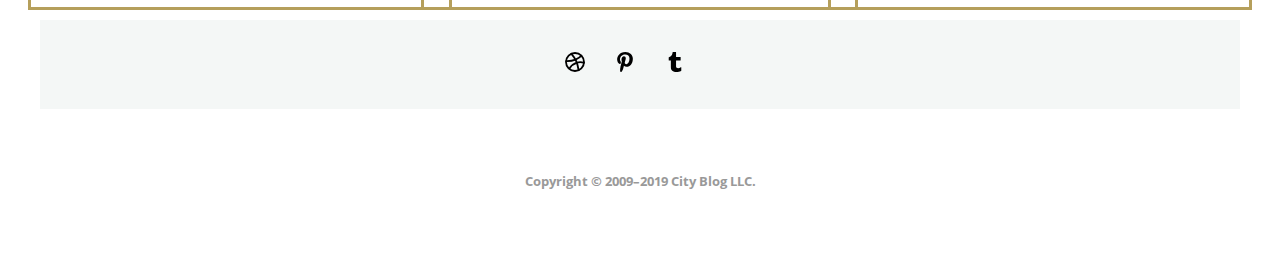
==== commit 0dbe27d1: "Исправил" ====
--- a/index.html
+++ b/index.html
@@ -238,12 +238,14 @@
                      <h3 class="product-title-shop">Подушки на диван</h3>
                      <p class="product-text-shop">Набор из двух подушек с модными принтами. Видео о создании здесь.</p>
                   </div>
-                  <div class="price">
-                     <p class="price-throught">1000р</p>
-                     <p>800р</p>
-                  </div>
-                  <div class="product-link-soffa">
-                     <a class="product-link" href="#">В магазин</a>
+                  <div class="price-link">
+                     <div class="price">
+                        <p class="price-throught">1000р</p>
+                        <p>800р</p>
+                     </div>
+                     <div class="product-link-soffa">
+                        <a class="product-link" href="#">В магазин</a>
+                     </div>
                   </div>
                </div>
             </article>
@@ -258,11 +260,13 @@
                         и
                         несколько подкастов.</p>
                   </div>
-                  <div class="price">
-                     <p>2500р</p>
-                  </div>
-                  <div class="product-link-doll">
-                     <a class="product-link" href="#">В магазин</a>
+                  <div class="price-link">
+                     <div class="price">
+                        <p>2500р</p>
+                     </div>
+                     <div class="product-link-doll">
+                        <a class="product-link" href="#">В магазин</a>
+                     </div>
                   </div>
                </div>
             </article>
@@ -276,12 +280,14 @@
                         из подручных средств за 30
                         минут&raquo; </p>
                   </div>
-                  <div class="price">
-                     <p class="price-throught">500р</p>
-                     <p>400р</p>
-                  </div>
-                  <div class="product-link-frame">
-                     <a class="product-link" href="">В магазин</a>
+                  <div class="price-link">
+                     <div class="price">
+                        <p class="price-throught">500р</p>
+                        <p>400р</p>
+                     </div>
+                     <div class="product-link-frame">
+                        <a class="product-link" href="">В магазин</a>
+                     </div>
                   </div>
                </div>
             </article>
--- a/css/style.css
+++ b/css/style.css
@@ -611,12 +611,20 @@
    display: flex;
    flex-direction: column;
    align-items: center;
-   width: calc(33.33% - gap);
+   flex-wrap: wrap;
+   gap: 60px;
+   width: calc(33.33% - 60px);
+}
+
+.price-link {
+   display: flex;
+   justify-content: space-between;
+   align-items: center;
 }
 
 .product-box {
    flex-grow: 1;
-   margin: -30px;
+   margin: -90px;
 }
 
 .our-products {
@@ -832,7 +840,7 @@
 } */
 
 .footer {
-   margin-top: 50px;
+   margin-top: 100px;
 
 }
 
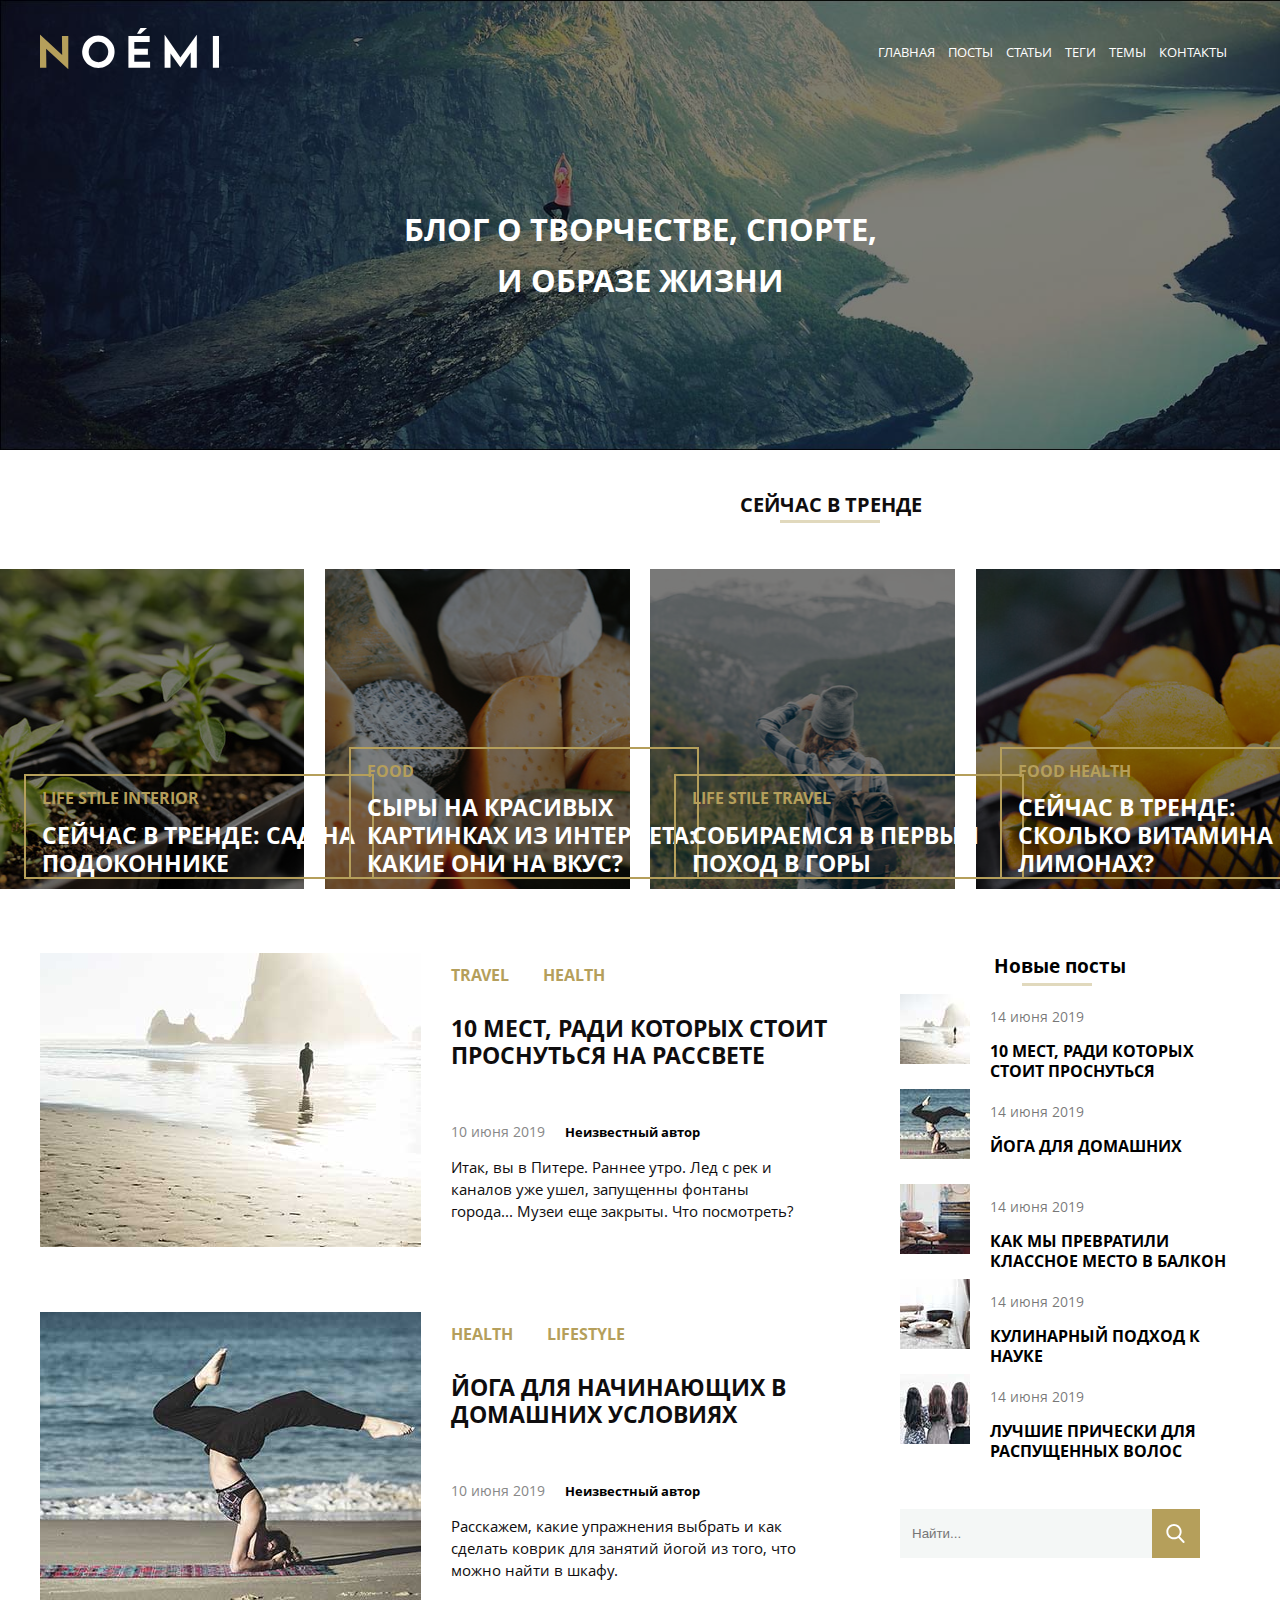
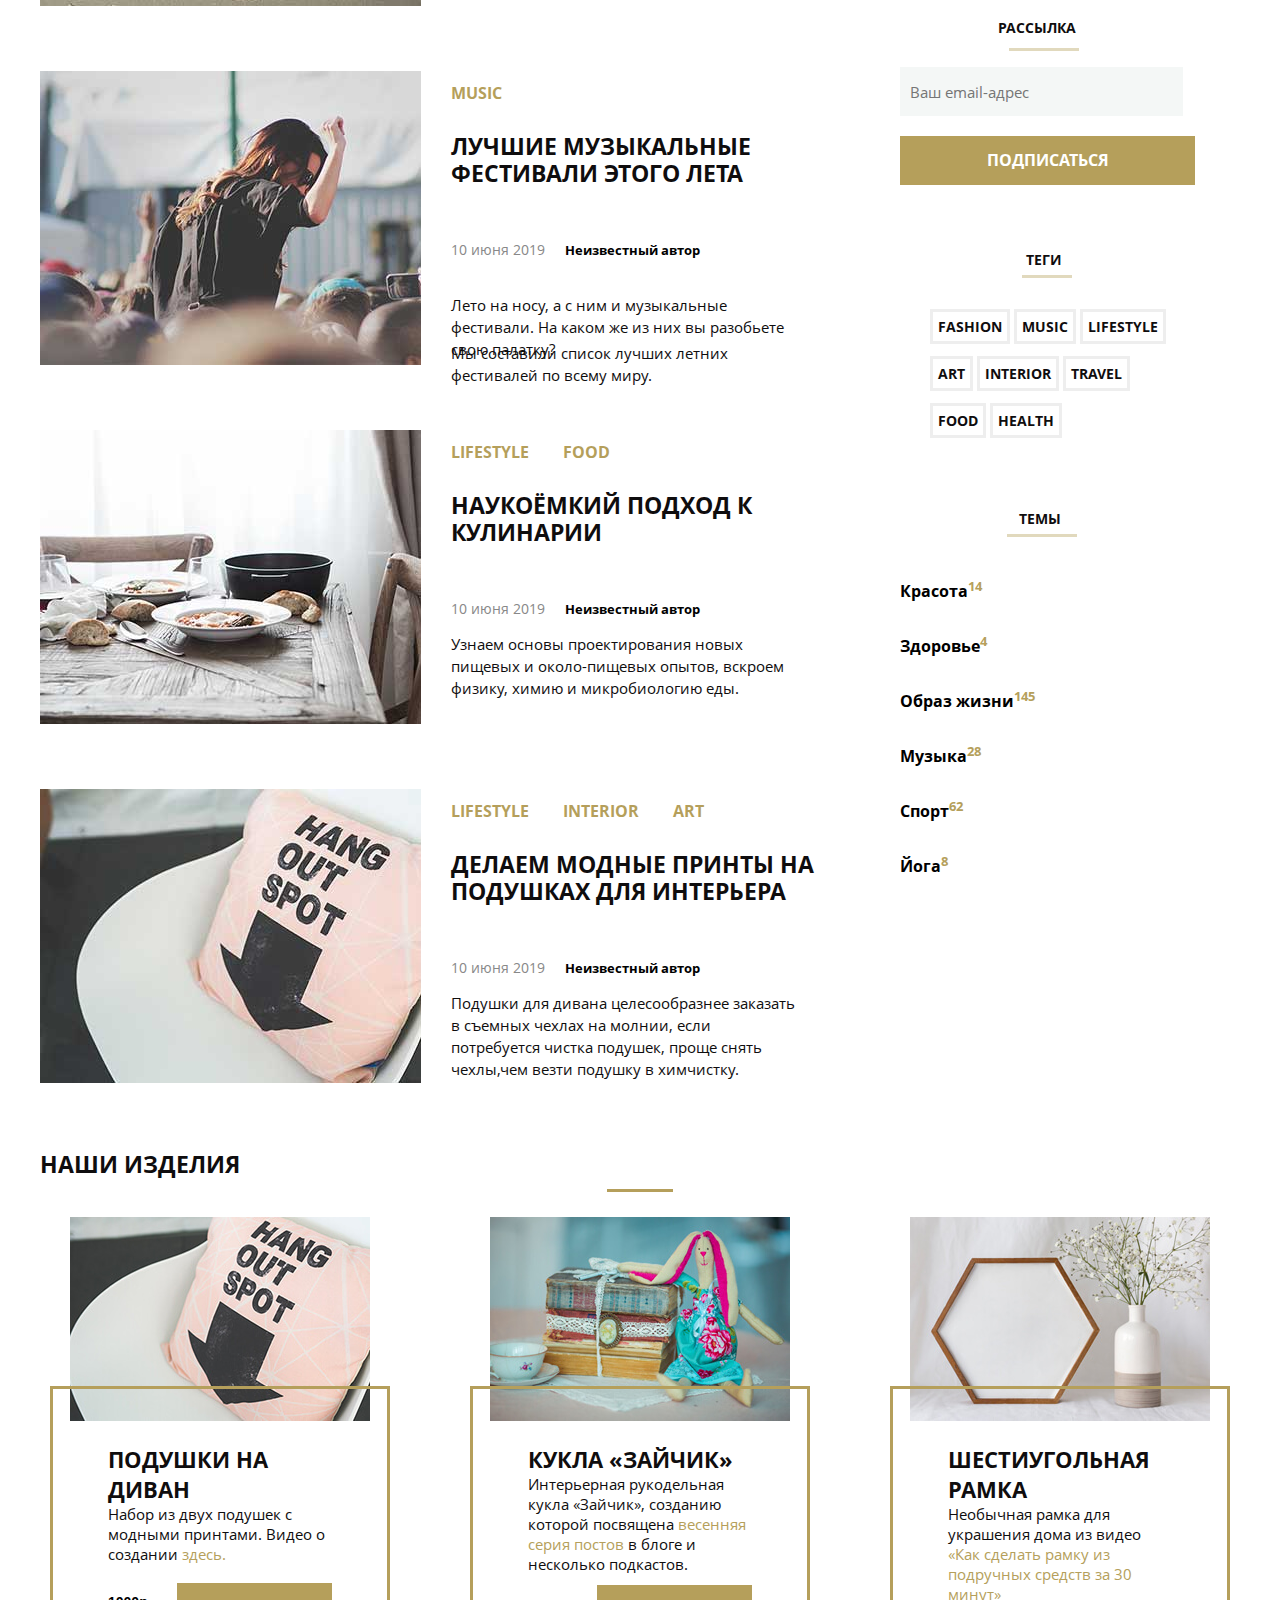
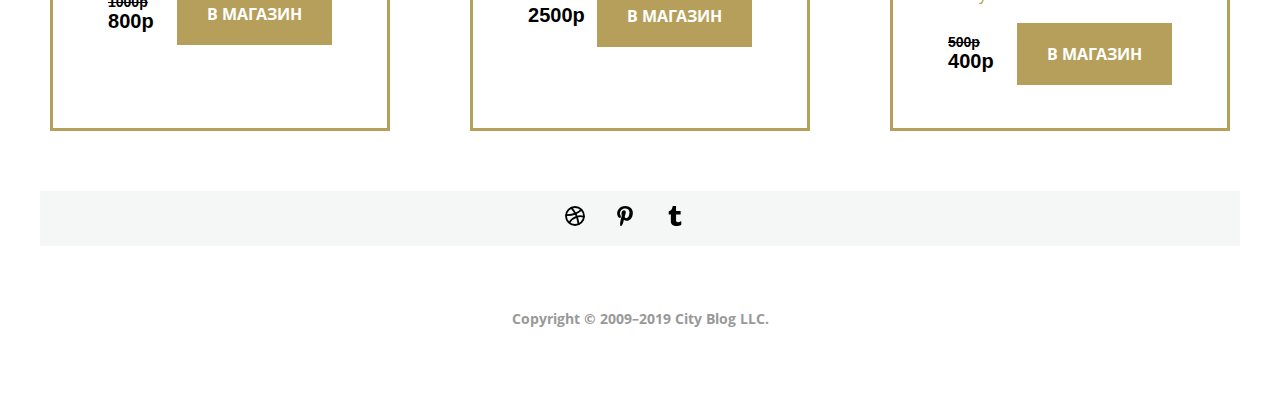
==== commit 5ab2613d: "Исправил" ====
--- a/index.html
+++ b/index.html
@@ -220,28 +220,23 @@
       </main>
    </div>
    <section class="shop">
-
       <div class="container">
-
          <div class="our-products">
-
             <h3>Наши изделия</h3>
-
-         </div>
-
+         </div>
          <div class="our-products-prices">
-
             <article class="shop-article">
                <img class="product-image" src="img/shop-item-desk1.jpg" alt="Изображение подушки">
                <div class="product-box">
-                  <div class="product-title">
-                     <h3 class="product-title-shop">Подушки на диван</h3>
-                     <p class="product-text-shop">Набор из двух подушек с модными принтами. Видео о создании здесь.</p>
-                  </div>
+                  <h3 class="product-title-shop">Подушки на диван</h3>
+                  <p class="product-text-shop">Набор из двух подушек с модными принтами. Видео о создании
+                     <a class="product-text-link" href="#">здесь.</a>
+                  </p>
+
                   <div class="price-link">
-                     <div class="price">
-                        <p class="price-throught">1000р</p>
-                        <p>800р</p>
+                     <div class="price-items">
+                        <p class="price-sale">1000р</p>
+                        <p class="price">800р</p>
                      </div>
                      <div class="product-link-soffa">
                         <a class="product-link" href="#">В магазин</a>
@@ -249,20 +244,16 @@
                   </div>
                </div>
             </article>
-
             <article class="shop-article">
                <img class="product-image" src="img/shop-item-desk2.jpg" alt="Изображение куклы">
                <div class="product-box">
-                  <div class="product-title">
-                     <h3 class="product-title-shop">Кукла &laquo;зайчик&raquo;</h3>
-                     <p class="product-text-shop">Интерьерная рукодельная кукла «Зайчик», созданию которой посвящена
-                        весенняя серия постов в блоге
-                        и
-                        несколько подкастов.</p>
-                  </div>
+                  <h3 class="product-title-shop">Кукла &laquo;зайчик&raquo;</h3>
+                  <p class="product-text-shop">Интерьерная рукодельная кукла «Зайчик», созданию которой посвящена
+                     <a class="product-text-link" href="#">весенняя серия постов</a> в блоге и несколько подкастов.
+                  </p>
                   <div class="price-link">
-                     <div class="price">
-                        <p>2500р</p>
+                     <div class="price-items">
+                        <p class="price">2500р</p>
                      </div>
                      <div class="product-link-doll">
                         <a class="product-link" href="#">В магазин</a>
@@ -270,20 +261,19 @@
                   </div>
                </div>
             </article>
-
             <article class="shop-article">
                <img class="product-image" src="img/shop-item-desk3.jpg" alt="Изображение рамы">
                <div class="product-box">
-                  <div class="product-title">
-                     <h3 class="product-title-shop">Шестиугольная рамка</h3>
-                     <p class="product-text-shop">Необычная рамка для украшения дома из видео &laquo;Как сделать рамку
+                  <h3 class="product-title-shop">Шестиугольная рамка</h3>
+                  <p class="product-text-shop">Необычная рамка для украшения дома из видео <a class="product-text-link"
+                        href="#">&laquo;Как
+                        сделать рамку
                         из подручных средств за 30
-                        минут&raquo; </p>
-                  </div>
+                        минут&raquo;</a> </p>
                   <div class="price-link">
-                     <div class="price">
-                        <p class="price-throught">500р</p>
-                        <p>400р</p>
+                     <div class="price-items">
+                        <p class="price-sale">500р</p>
+                        <p class="price">400р</p>
                      </div>
                      <div class="product-link-frame">
                         <a class="product-link" href="">В магазин</a>
--- a/css/style.css
+++ b/css/style.css
@@ -611,8 +611,6 @@
    display: flex;
    flex-direction: column;
    align-items: center;
-   flex-wrap: wrap;
-   gap: 60px;
    width: calc(33.33% - 60px);
 }
 
@@ -623,38 +621,37 @@
 }
 
 .product-box {
+   margin-top: -35px;
+   padding: 55px;
    flex-grow: 1;
-   margin: -90px;
-}
+   border: 3px solid rgb(181, 159, 91);
+}
+
+
 
 .our-products {
-   position: relative;
-   bottom: 1em;
-   left: 25em;
+   margin-bottom: 25px;
    font-size: 20px;
    font-family: "OpenSans";
    color: rgb(15, 13, 14);
    font-weight: bold;
    text-transform: uppercase;
-   line-height: 1.458;
    text-align: left;
 }
 
 .our-products::after {
    content: '';
-   background-color: rgb(181, 159, 91);
-   opacity: 0.4;
-   position: absolute;
-   top: 2.1em;
-   right: 53em;
-   width: 80px;
-   height: 3px;
+   display: block;
+   width: 66px;
+   margin: 9px auto 0 auto;
+   border-bottom: 3px solid rgb(181, 159, 91);
 
 }
 
 .our-products-prices {
    display: flex;
    justify-content: space-around;
+   gap: 60px;
 }
 
 .product-title-shop {
@@ -663,184 +660,50 @@
    color: rgb(15, 13, 14);
    font-weight: bold;
    text-transform: uppercase;
-   line-height: 1.2;
-   text-align: left;
 }
 
 .product-text-shop {
+   margin-bottom: 30px;
    font-size: 15px;
    font-family: "OpenSans";
    color: rgb(15, 13, 14);
-   line-height: 1.467;
-   width: 259px;
-   height: 38px;
-}
-
-.price-throught {
+}
+
+.product-text-link {
+   color: rgb(181, 159, 91);
+}
+
+.price-link {
+   display: flex;
+   justify-content: space-between;
+   align-items: center;
+}
+
+.price {
+   font: 700 20px 'open sans', sans-serif;
+}
+
+.price-sale {
+   font: 700 14px 'open sans', sans-serif;
+   text-decoration: line-through;
+}
+
+.product-link {
+   padding: 20px 30px;
    font-size: 16px;
    font-family: "OpenSans";
-   color: rgb(15, 13, 14);
-   font-weight: bold;
-   text-decoration: line-through;
-   text-transform: uppercase;
-   line-height: 1.714;
-   text-align: left;
-}
-
-.price {
-   margin-top: 70px;
-   font-size: 22px;
-   font-family: "OpenSans";
-   color: rgb(15, 13, 14);
-   font-weight: bold;
-   text-transform: uppercase;
-   line-height: 1.2;
-   text-align: left;
-
-
-
-}
-
-.product-link {
-   margin-left: 9em;
-   padding: 20px 30px 20px 30px;
-   font-size: 16px;
-   font-family: "OpenSans";
    color: rgb(255, 255, 255);
    font-weight: bold;
    text-transform: uppercase;
-   border: 3px solid rgb(181, 159, 91);
    background-color: rgb(181, 159, 91);
 }
 
-.product-box {
-   border: 3px solid rgb(181, 159, 91);
-   padding: 30px;
-}
-
-/* .our-products {
-   position: relative;
-   font-size: 20px;
-   font-family: "OpenSans";
-   color: rgb(15, 13, 14);
-   font-weight: bold;
-   text-transform: uppercase;
-   line-height: 1.458;
-}
-
-.our-prodicts-decor {
-   background-color: rgb(181, 159, 91);
-   opacity: 0.4;
-   position: absolute;
-   width: 70px;
-   height: 3px;
-   top: 60px;
-}
-
-.product-title h3 {
-
-   font-size: 22.424px;
-   font-family: "OpenSans";
-   color: rgb(15, 13, 14);
-   font-weight: bold;
-   text-transform: uppercase;
-   line-height: 1.2;
-}
-
-.product-title p {
-   font-size: 15px;
-   font-family: "OpenSans";
-   color: rgb(15, 13, 14);
-   line-height: 1.467;
-   width: 300px;
-}
-
-.price {
-   font-size: 22.424px;
-   font-family: "OpenSans";
-   color: rgb(15, 13, 14);
-   font-weight: bold;
-   text-transform: uppercase;
-   line-height: 1.2;
-}
-
-.price p {
-   margin: 0;
-}
-
-.price {
-   margin-top: 50px;
-}
-
-.price-throught {
-   font-size: 15.697px;
-   font-family: "OpenSans";
-   color: rgb(15, 13, 14);
-   font-weight: bold;
-   text-decoration: line-through;
-   text-transform: uppercase;
-   line-height: 1.714;
-
-}
-
-.soffa-pillow,
-.bunny-doll,
-.frame {
-   position: relative;
-}
-
-.product-link-soffa a {
-   position: absolute;
-   padding: 5px 50px 5px 50px;
-   bottom: 40px;
-   left: 150px;
-   font-size: 15.697px;
-   font-family: "OpenSans";
-   color: rgb(255, 255, 255);
-   font-weight: bold;
-   text-transform: uppercase;
-   border: 3px solid rgb(181, 159, 91);
-   background-color: rgb(181, 159, 91);
-}
-
-.product-link-doll a {
-   position: absolute;
-   padding: 5px 50px 5px 50px;
-   bottom: 30px;
-   left: 150px;
-   font-size: 15.697px;
-   font-family: "OpenSans";
-   color: rgb(255, 255, 255);
-   font-weight: bold;
-   text-transform: uppercase;
-   border: 3px solid rgb(181, 159, 91);
-   background-color: rgb(181, 159, 91);
-}
-
-.product-link-frame a {
-   position: absolute;
-   padding: 5px 50px 5px 50px;
-   bottom: 40px;
-   left: 150px;
-   font-size: 15.697px;
-   font-family: "OpenSans";
-   color: rgb(255, 255, 255);
-   font-weight: bold;
-   text-transform: uppercase;
-   border: 3px solid rgb(181, 159, 91);
-   background-color: rgb(181, 159, 91);
-}
-
-.product-box {
-   position: absolute;
-   border: 3px solid rgb(181, 159, 91);
-   padding: 50px;
-   top: 150px;
-   right: -50px;
-} */
+.product-link:hover {
+   background-color: #000;
+}
 
 .footer {
-   margin-top: 100px;
+   margin-top: 60px;
 
 }
 
@@ -848,7 +711,7 @@
    display: flex;
    justify-content: center;
    background-color: #f4f7f6;
-   padding: 32px;
+   padding: 15px;
 }
 
 .footer-image {
@@ -860,7 +723,7 @@
 .copyright {
    margin: 50px 0;
    text-align: center;
-   font-size: 13.455px;
+   font-size: 14px;
    font-family: "OpenSans";
    color: rgb(153, 153, 153);
    font-weight: bold;
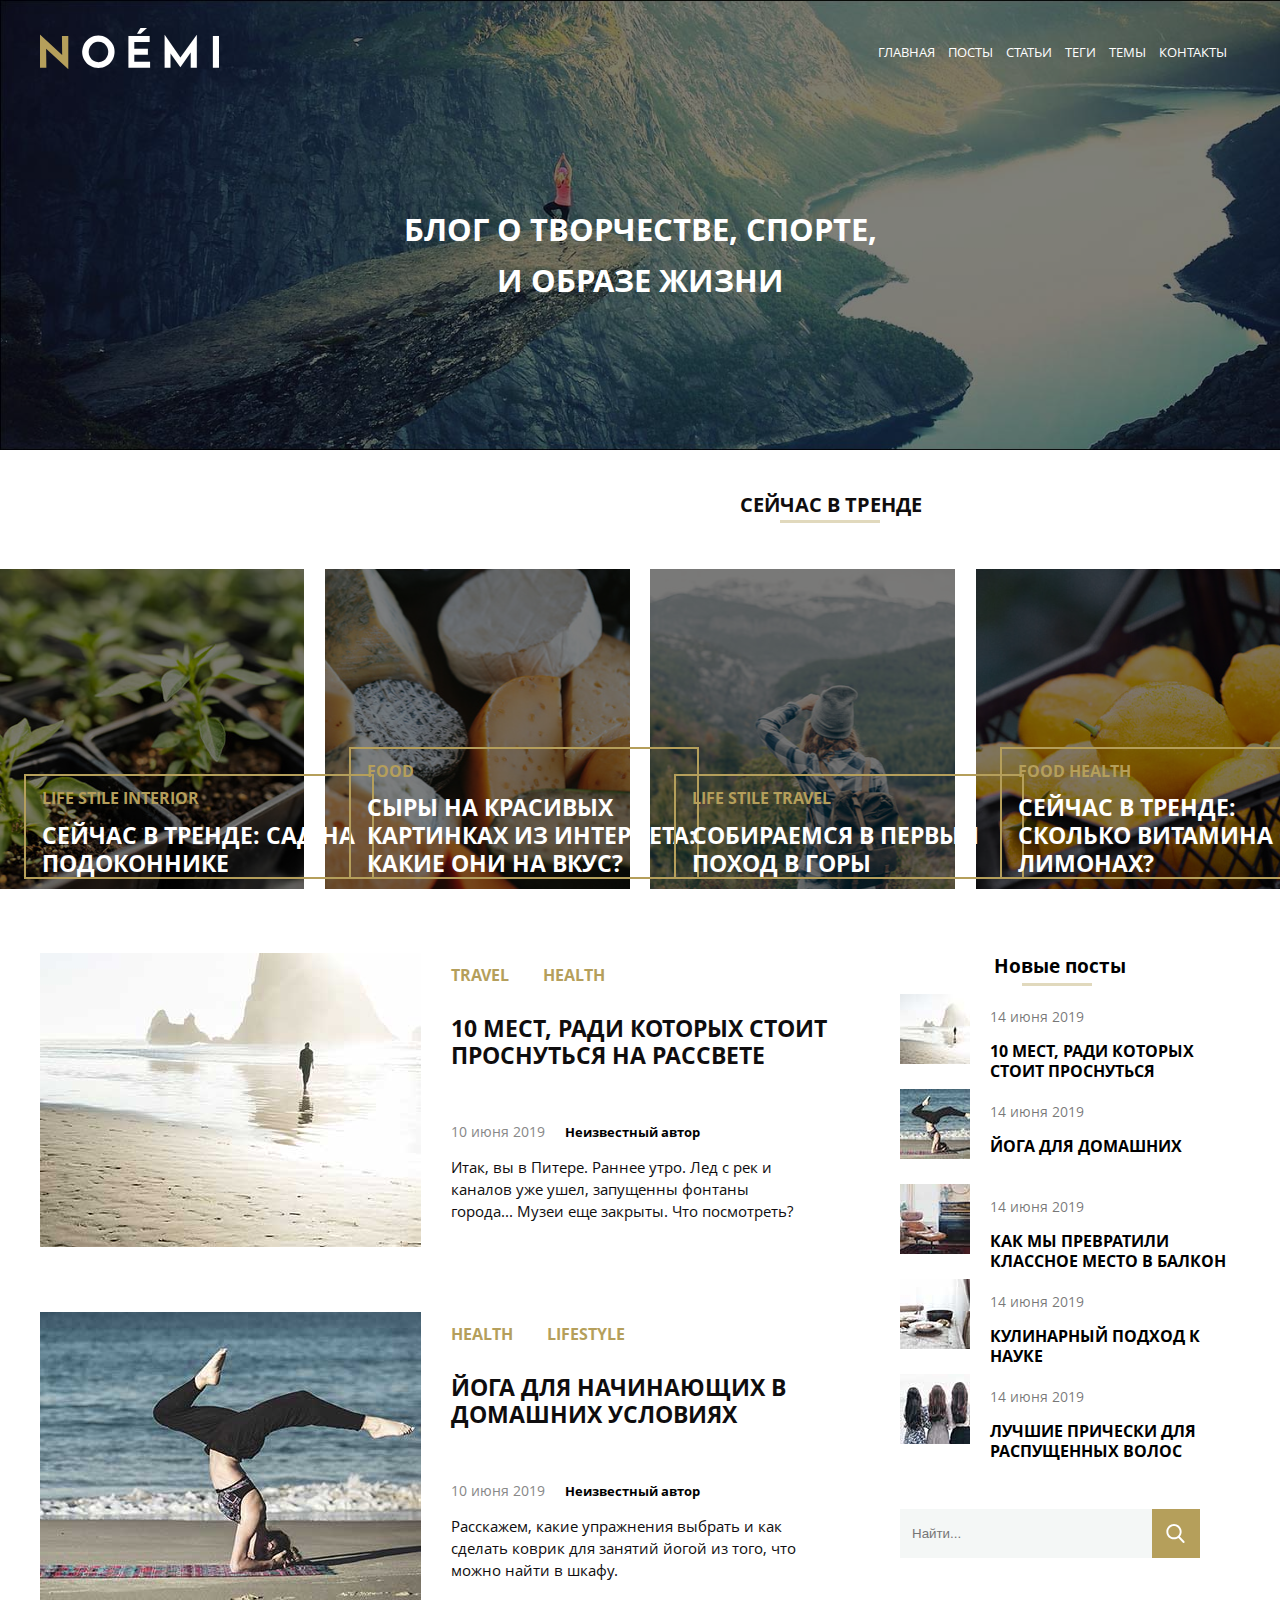
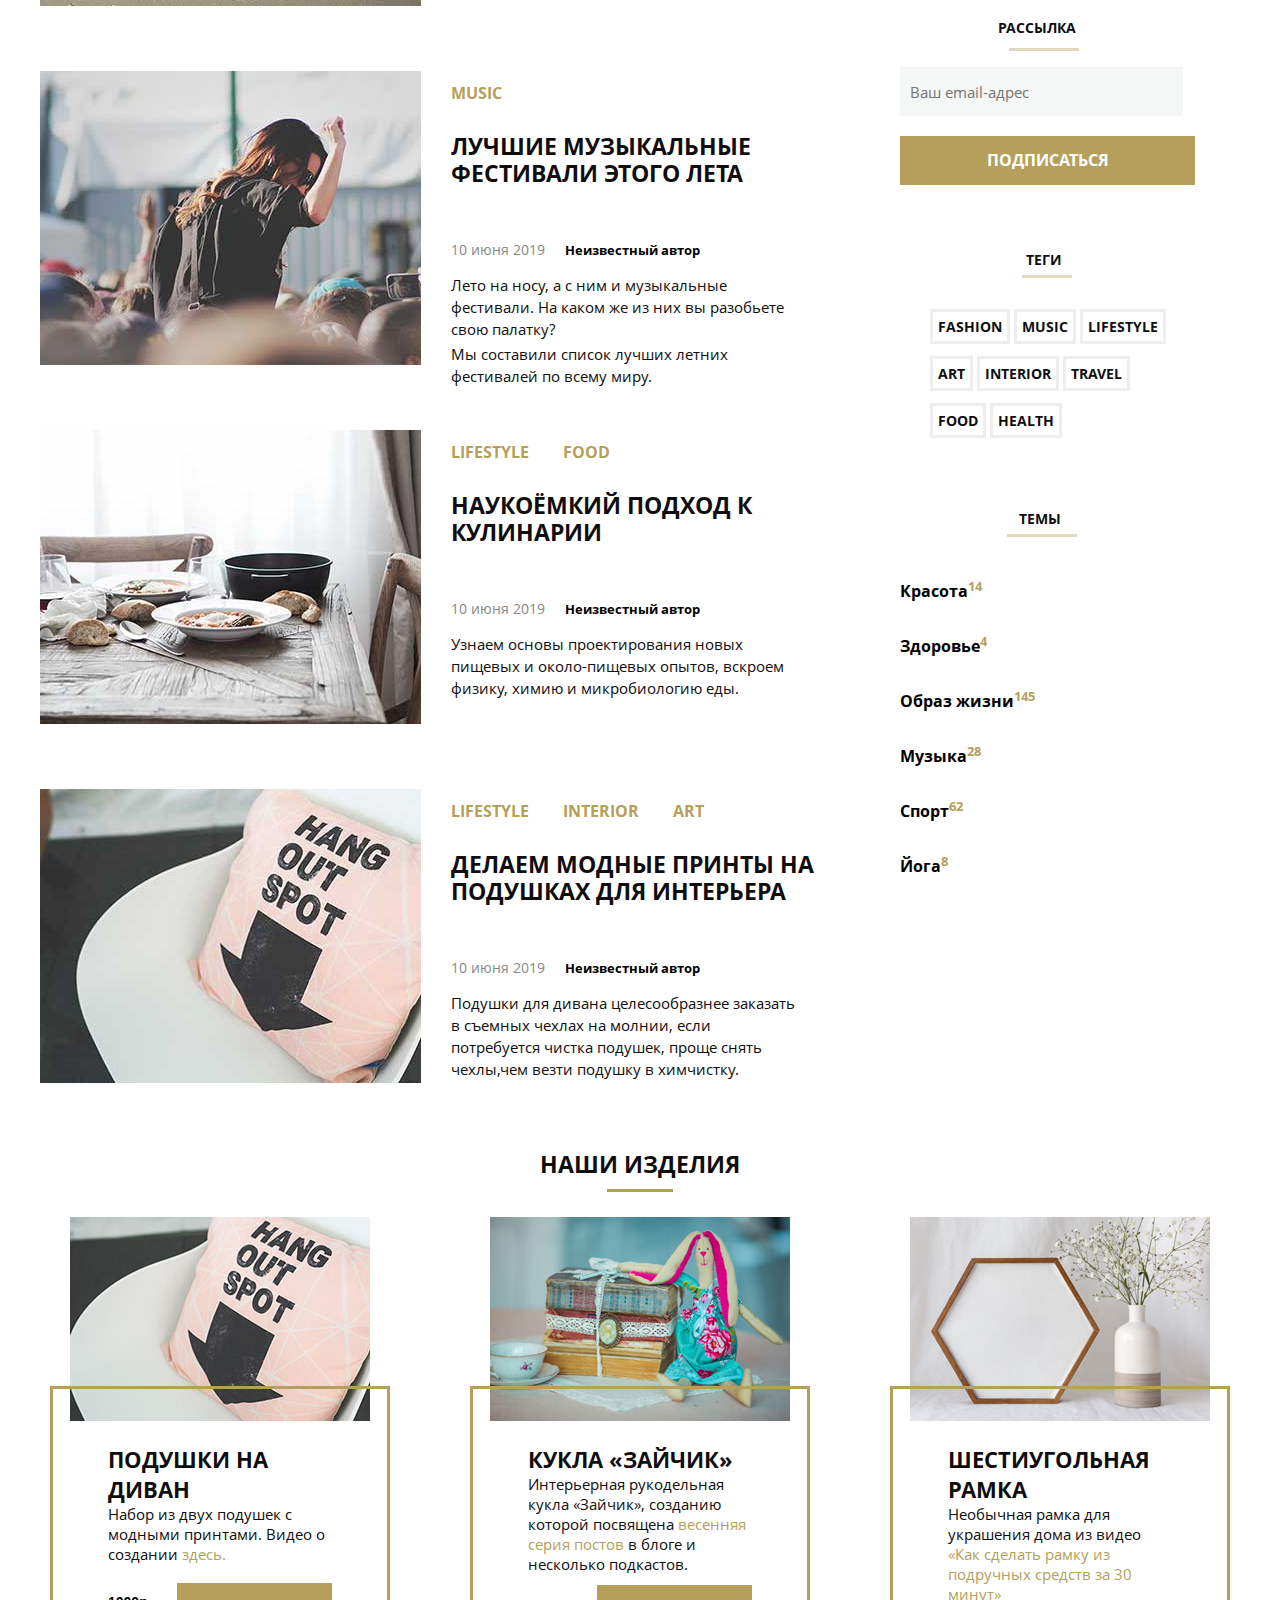
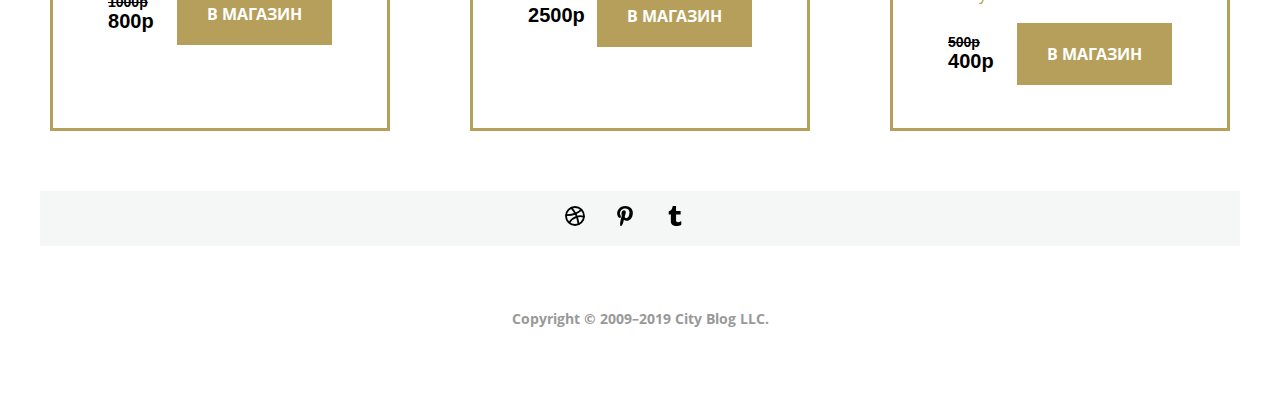
==== commit d209d0d3: "Исправил" ====
--- a/index.html
+++ b/index.html
@@ -69,72 +69,76 @@
             <div class="hobby">
                <img class="hobby-art" src="img/last-post1.jpg" alt="Изображение путешествий">
                <div class="box-post-list">
-                  <p class="hobby-category">Travel</p>
-                  <p class="hobby-category">Health</p>
-                  <p class="hobby-title">10 мест, ради которых стоит проснуться на рассвете</p>
-                  <p class="hobby-date">10 июня 2019</p>
-                  <p class="hobby-author">Неизвестный автор</p>
-                  <p class="hobby-text">Итак, вы в Питере. Раннее утро. Лед с рек и каналов уже ушел, запущенны
-                     фонтаны
-                     города...
-                     Музеи еще закрыты. Что посмотреть?
-                  </p>
+                  <ul>
+                     <li class="hobby-category">Travel</li>
+                     <li class="hobby-category">Health</li>
+                     <li class="hobby-title">10 мест, ради которых стоит проснуться на рассвете</li>
+                     <li class="hobby-date">10 июня 2019</li>
+                     <li class="hobby-author">Неизвестный автор</li>
+                     <li class="hobby-text">Итак, вы в Питере. Раннее утро. Лед с рек и каналов уже ушел, запущенны
+                        фонтаны
+                        города...
+                        Музеи еще закрыты. Что посмотреть?</li>
+                  </ul>
                </div>
             </div>
             <div class="hobby">
                <img class="hobby-art" src="img/last-post2.jpg" alt="Изображение йоги">
                <div class="box-post-list">
-                  <p class="hobby-category">Health</p>
-                  <p class="hobby-category">Lifestyle</p>
-                  <p class="hobby-title">ЙОга для начинающих в домашних условиях</p>
-                  <p class="hobby-date">10 июня 2019</p>
-                  <p class="hobby-author">Неизвестный автор</p>
-                  <p class="hobby-text">Расскажем, какие упражнения выбрать и как сделать коврик для занятий йогой
-                     из
-                     того, что можно найти в шкафу.
-                  </p>
+                  <ul>
+                     <li class="hobby-category">Health</li>
+                     <li class="hobby-category">Lifestyle</li>
+                     <li class="hobby-title">ЙОга для начинающих в домашних условиях</li>
+                     <li class="hobby-date">10 июня 2019</li>
+                     <li class="hobby-author">Неизвестный автор</li>
+                     <li class="hobby-text">Расскажем, какие упражнения выбрать и как сделать коврик для занятий йогой
+                        из
+                        того, что можно найти в шкафу.</li>
+                  </ul>
                </div>
             </div>
             <div class="hobby">
                <img class="first-box-art" src="img/last-post3.jpg" alt="Изображение фестиваля">
                <div class="box-post-list">
-                  <p class="hobby-category">Music</p>
-                  <p class="hobby-title">Лучшие музыкальные фестивали этого лета</p>
-                  <p class="hobby-date">10 июня 2019</p>
-                  <p class="hobby-author">Неизвестный автор</p>
-                  <p class="hobby-text music-text">Лето на носу, а с ним и музыкальные фестивали. На каком же из них
-                     вы
-                     разобьете свою палатку?
-                  </p>
-                  <p class="hobby-text music-text2">Мы составили список лучших летних фестивалей по всему миру.
-                  </p>
+                  <ul>
+                     <li class="hobby-category">Music</li>
+                     <li class="hobby-title">Лучшие музыкальные фестивали этого лета</li>
+                     <li class="hobby-date">10 июня 2019</li>
+                     <li class="hobby-author">Неизвестный автор</li>
+                     <li class="hobby-text">Лето на носу, а с ним и музыкальные фестивали. На каком же из них
+                        вы
+                        разобьете свою палатку?</li>
+                     <li class="hobby-text music-text2">Мы составили список лучших летних фестивалей по всему миру.</li>
+                  </ul>
                </div>
             </div>
             <div class="hobby">
                <img class="first-box-art" src="img/last-post4.jpg" alt="Изображение кулинарии">
                <div class="box-post-list">
-                  <p class="hobby-category">Lifestyle</p>
-                  <p class="hobby-category">Food</p>
-                  <p class="hobby-title">Наукоёмкий подход к кулинарии</p>
-                  <p class="hobby-date">10 июня 2019</p>
-                  <p class="hobby-author">Неизвестный автор</p>
-                  <p class="hobby-text">Узнаем основы проектирования новых пищевых и около-пищевых опытов, вскроем
-                     физику, химию и микробиологию еды.
-                  </p>
+                  <ul>
+                     <li class="hobby-category">Lifestyle</li>
+                     <li class="hobby-category">Food</li>
+                     <li class="hobby-title">Наукоёмкий подход к кулинарии</li>
+                     <li class="hobby-date">10 июня 2019</li>
+                     <li class="hobby-author">Неизвестный автор</li>
+                     <li class="hobby-text">Узнаем основы проектирования новых пищевых и около-пищевых опытов, вскроем
+                        физику, химию и микробиологию еды.</li>
+                  </ul>
                </div>
             </div>
             <div class="hobby">
                <img class="first-box-art" src="img/last-post5.jpg" alt="Изображение подушки">
                <div class="box-post-list">
-                  <p class="hobby-category">Lifestyle</p>
-                  <p class="hobby-category">Interior</p>
-                  <p class="hobby-category">Art</p>
-                  <p class="hobby-title">делаем модные принты на подушках для интерьера </p>
-                  <p class="hobby-date">10 июня 2019</p>
-                  <p class="hobby-author">Неизвестный автор</p>
-                  <p class="hobby-text">Подушки для дивана целесообразнее заказать в съемных чехлах на молнии, если
-                     потребуется чистка подушек, проще снять чехлы,чем везти подушку в химчистку.
-                  </p>
+                  <ul>
+                     <li class="hobby-category">Lifestyle</li>
+                     <li class="hobby-category">Interior</li>
+                     <li class="hobby-category">Art</li>
+                     <li class="hobby-title">Делаем модные принты на подушках для интерьера</li>
+                     <li class="hobby-date">10 июня 2019</li>
+                     <li class="hobby-author">Неизвестный автор</li>
+                     <li class="hobby-text">Подушки для дивана целесообразнее заказать в съемных чехлах на молнии, если
+                        потребуется чистка подушек, проще снять чехлы,чем везти подушку в химчистку.</li>
+                  </ul>
                </div>
             </div>
          </section>
--- a/css/style.css
+++ b/css/style.css
@@ -166,7 +166,7 @@
 .trend {
    position: relative;
    margin-top: 50px;
-   width: calc(25% - margin);
+   width: calc(25% - margin-top);
 }
 
 .title-trend {
@@ -636,14 +636,16 @@
    color: rgb(15, 13, 14);
    font-weight: bold;
    text-transform: uppercase;
-   text-align: left;
+   text-align: center;
 }
 
 .our-products::after {
    content: '';
    display: block;
    width: 66px;
-   margin: 9px auto 0 auto;
+   margin-top: 9px;
+   margin-left: auto;
+   margin-right: auto;
    border-bottom: 3px solid rgb(181, 159, 91);
 
 }
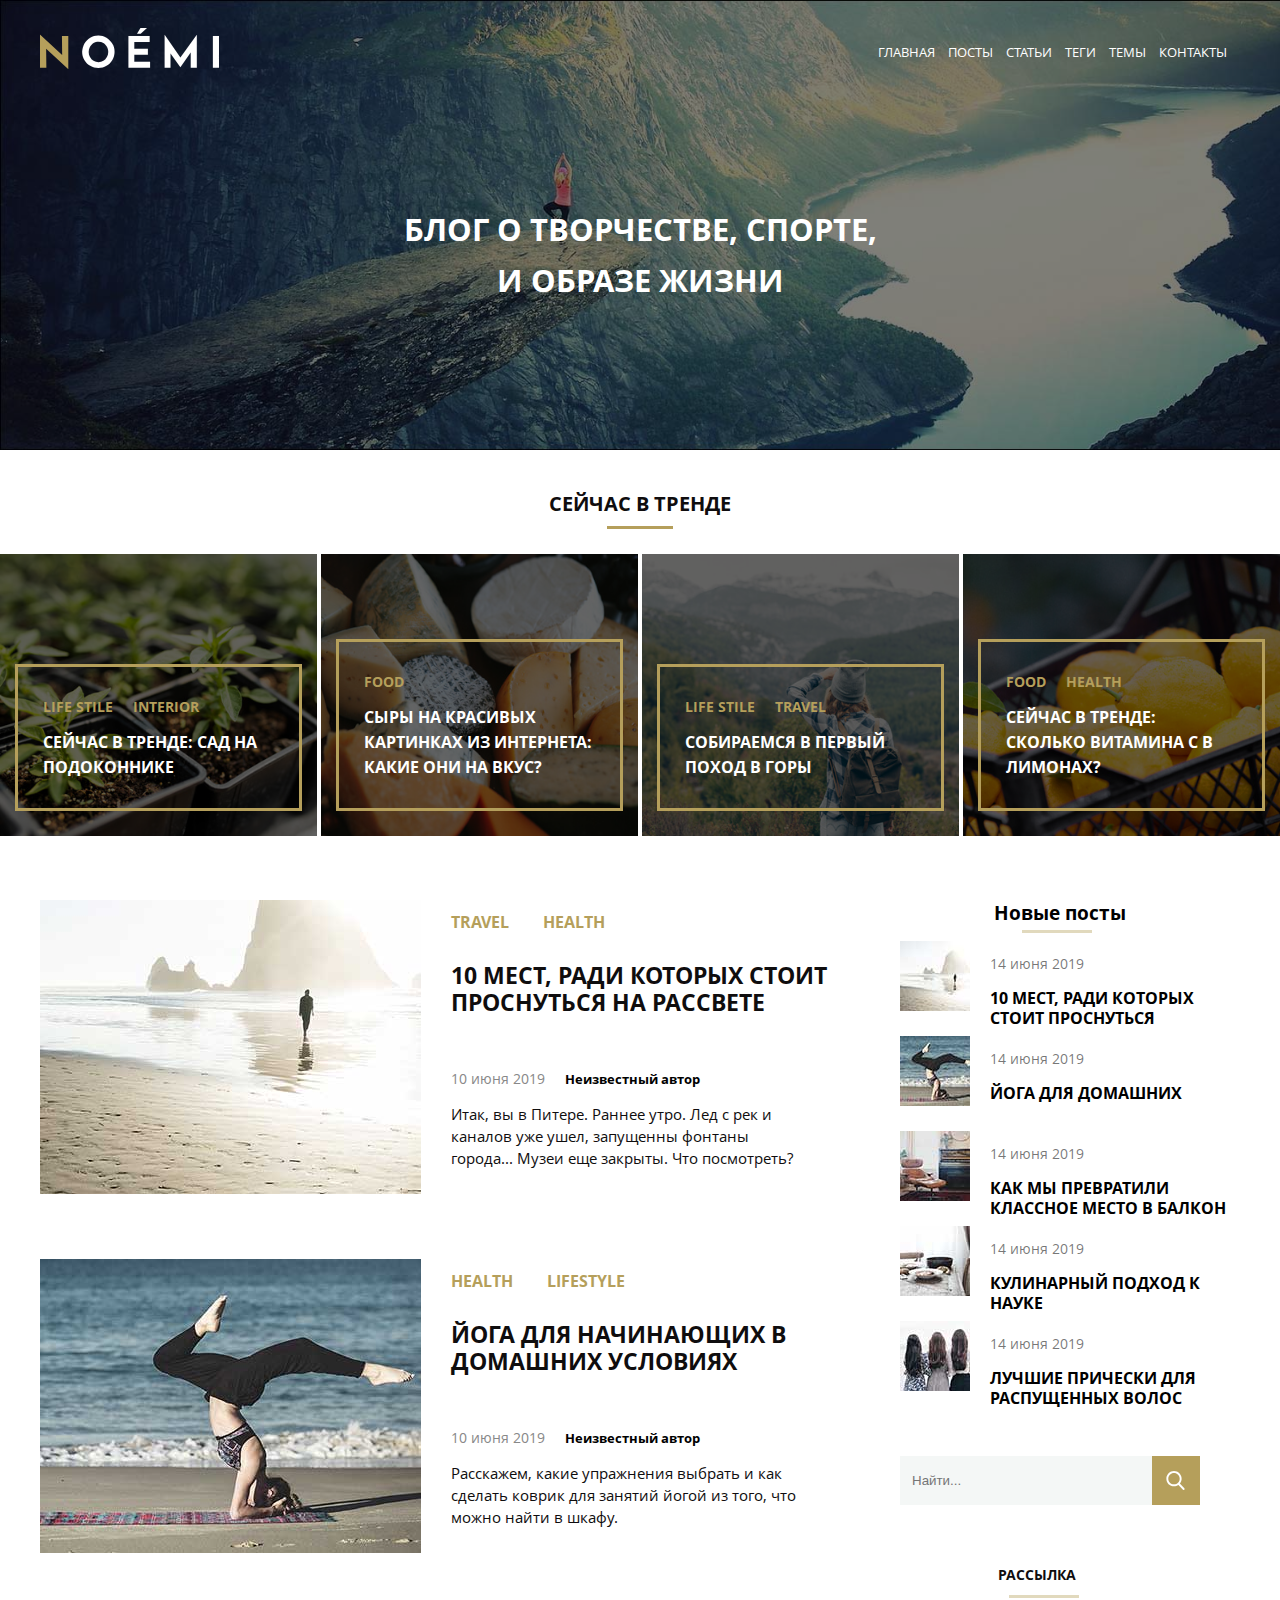
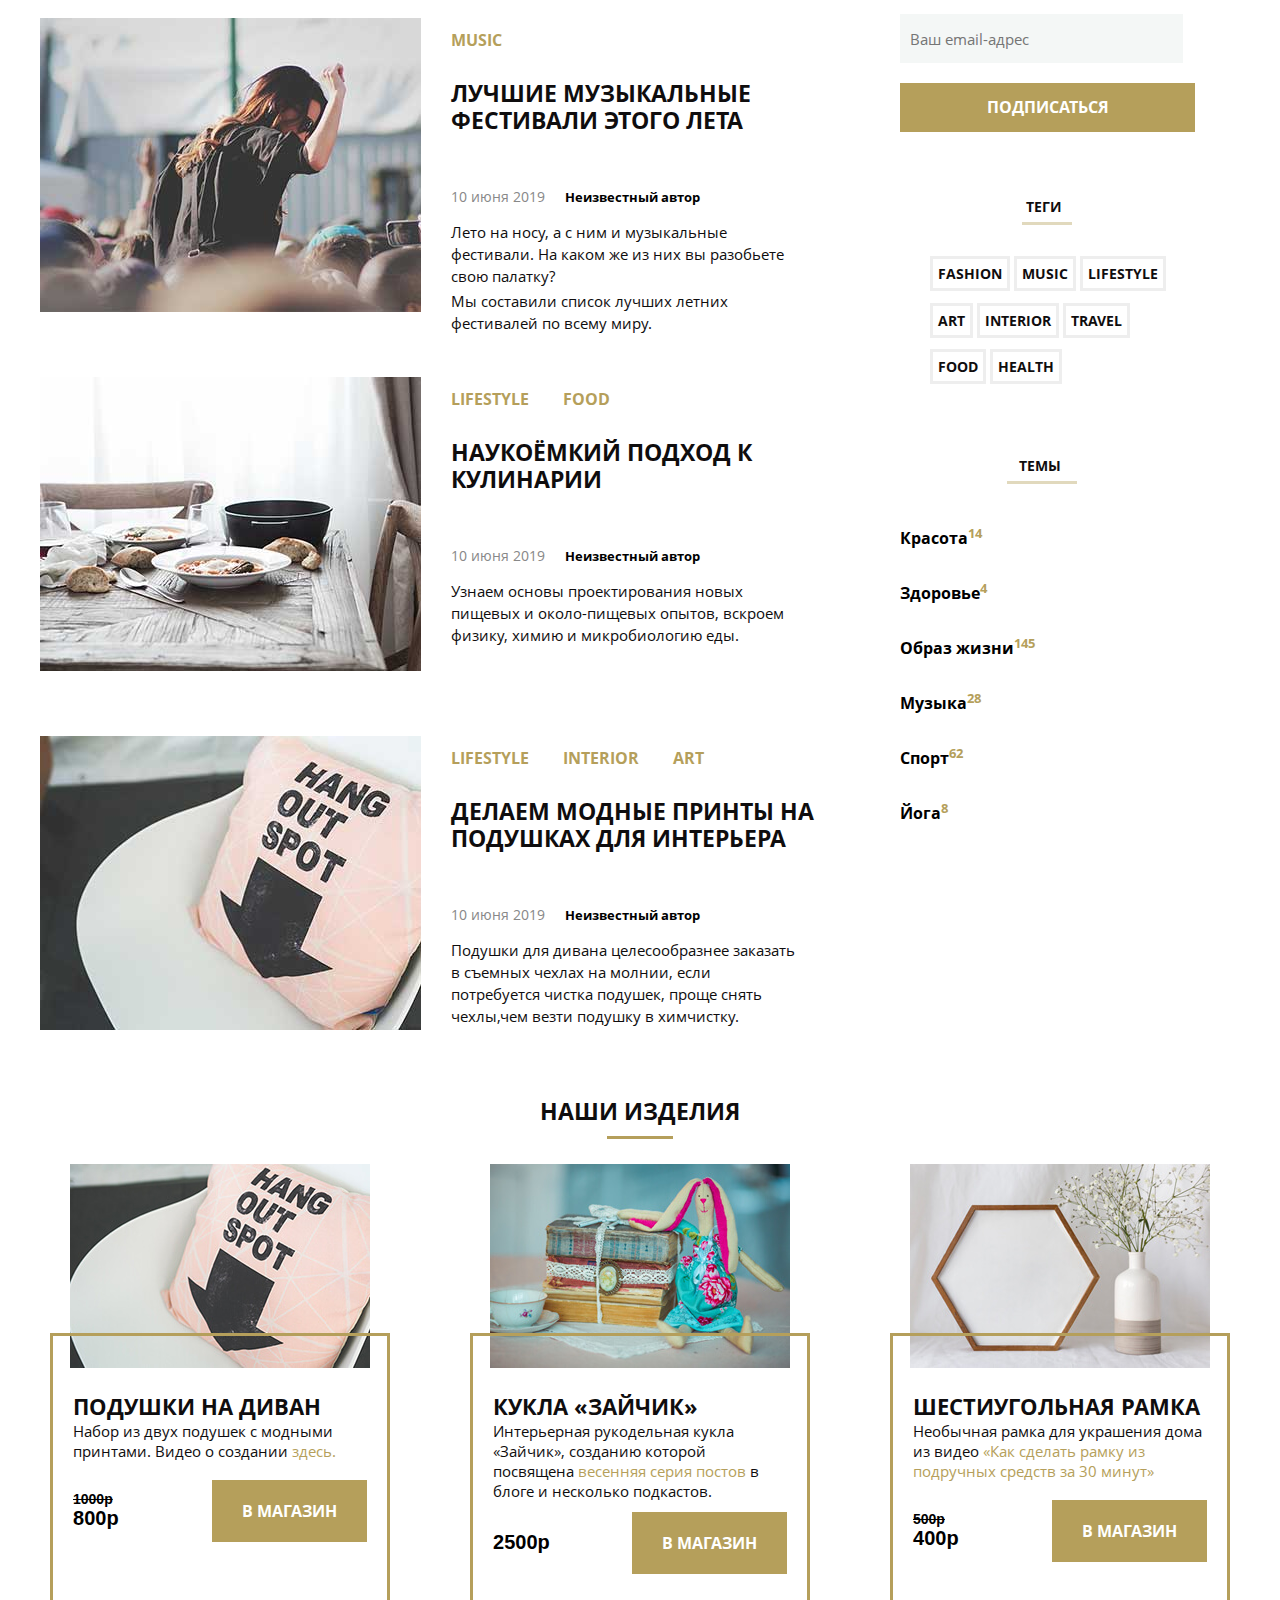
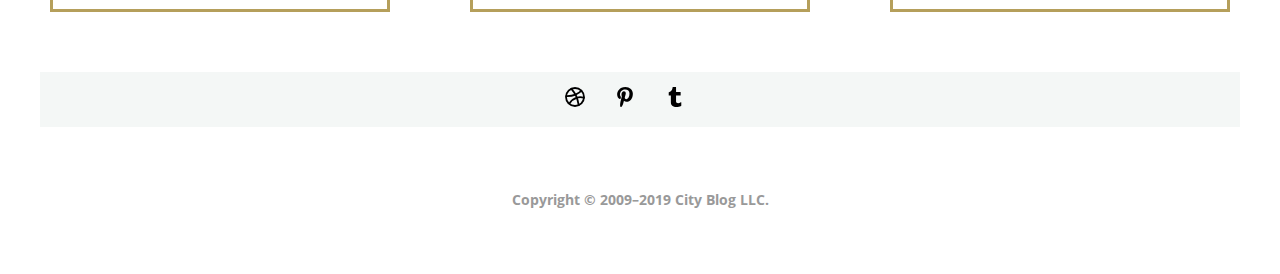
==== commit 6ce6d042: "Исправил" ====
--- a/index.html
+++ b/index.html
@@ -36,29 +36,45 @@
       <div class="trend-box">
          <div class="garden-on-the-windowsill trend">
             <div class="text-trend ">
-               <p class="yellow-text">Life stile</p>
-               <p class="yellow-text">Interior</p>
-               <p class="white-text">Сейчас в тренде: сад на подоконнике</p>
+               <ul class="trend-tags-list">
+                  <li class="trend-tags">Life stile</li>
+                  <li class="trend-tags">Interior</li>
+               </ul>
+               <h3>
+                  <a class="inner-title" href="#">Сейчас в тренде: сад на подоконнике</a>
+               </h3>
             </div>
          </div>
          <div class="cheeses trend">
             <div class="text-trend ">
-               <p class="yellow-text">Food</p>
-               <p class="white-text ">Cыры на красивых картинках из интернета: какие они на вкус?</p>
+               <ul class="trend-tags-list">
+                  <li class="trend-tags">Food</li>
+               </ul>
+               <h3>
+                  <a class="inner-title" href="#">Cыры на красивых картинках из интернета: какие они на вкус?</a>
+               </h3>
             </div>
          </div>
          <div class="first-trip trend">
             <div class="text-trend ">
-               <p class="yellow-text">Life stile</p>
-               <p class="yellow-text">Travel</p>
-               <p class="white-text">Собираемся в первый поход в горы</p>
+               <ul class="trend-tags-list">
+                  <li class="trend-tags">Life stile</li>
+                  <li class="trend-tags">Travel</li>
+               </ul>
+               <h3>
+                  <a class="inner-title" href="#">Собираемся в первый поход в горы</a>
+               </h3>
             </div>
          </div>
          <div class="lemons trend">
             <div class="text-trend ">
-               <p class="yellow-text">Food</p>
-               <p class="yellow-text">Health</p>
-               <p class="white-text">Сейчас в тренде: сколько витамина с в лимонах?</p>
+               <ul class="trend-tags-list">
+                  <li class="trend-tags">Food</li>
+                  <li class="trend-tags">Health</li>
+               </ul>
+               <h3>
+                  <a class="inner-title" href="#">Сейчас в тренде: сколько витамина с в лимонах?</a>
+               </h3>
             </div>
          </div>
       </div>
--- a/css/style.css
+++ b/css/style.css
@@ -131,118 +131,114 @@
    color: white;
 }
 
+.section-trend {
+   margin-top: 40px;
+}
+
 .garden-on-the-windowsill {
    background-image: url(../img/trend1.jpg);
-   background-repeat: no-repeat;
-   background-position: center;
-   width: 410px;
-   height: 320px;
 }
 
 .cheeses {
    background-image: url(../img/trend2.jpg);
-   background-repeat: no-repeat;
-   background-position: center;
-   width: 410px;
-   height: 320px;
 }
 
 .first-trip {
    background-image: url(../img/trend3.jpg);
-   background-repeat: no-repeat;
-   background-position: center;
-   width: 410px;
-   height: 320px;
 }
 
 .lemons {
    background-image: url(../img/trend4.jpg);
+}
+
+.trend {
+   display: flex;
+   align-items: flex-end;
+   flex-wrap: wrap;
+   width: calc(25% - 3px);
+   min-height: 230px;
+   padding: 85px 0 25px 0;
+   z-index: 0;
    background-repeat: no-repeat;
-   background-position: center;
-   width: 410px;
-   height: 320px;
-}
-
-.trend {
+   background-size: cover;
    position: relative;
-   margin-top: 50px;
-   width: calc(25% - margin-top);
 }
 
 .title-trend {
-   position: relative;
-   left: 37em;
-   margin-top: 2em;
+   margin-bottom: 25px;
    font-size: 20px;
    font-family: "OpenSans";
    color: rgb(15, 13, 14);
    font-weight: bold;
    text-transform: uppercase;
-
-   line-height: 1.458;
+   text-align: center;
+
 }
 
 .title-trend::after {
    content: '';
-   background-color: rgb(181, 159, 91);
-   opacity: 0.4;
-   position: absolute;
-   top: 1.5em;
-   left: 2em;
-   width: 100px;
-   height: 3px;
-
+   display: block;
+   width: 66px;
+   margin-top: 9px;
+   margin-left: auto;
+   margin-right: auto;
+   border-bottom: 3px solid rgb(181, 159, 91);
 }
 
 .trend-box {
-   display: flex;
-   position: relative;
-   gap: 1.3em;
+   width: 100%;
+   display: flex;
+   flex-wrap: wrap;
+   justify-content: space-between;
+   gap: 3px;
 }
 
 .text-trend {
-   position: absolute;
-   bottom: 10px;
-   left: 1.5em;
-   width: 350px;
-   border: 2px solid rgb(181, 159, 91);
-   padding-left: 1em;
-   z-index: 3;
-
+   margin-right: 15px;
+   margin-left: 15px;
+   padding: 30px 25px;
+   border: 3px solid rgb(181, 159, 91);
+
+}
+
+.trend-tags-list {
+   margin-bottom: 12px;
+   display: flex;
+   flex-wrap: wrap;
+}
+
+.trend-tags {
+   margin-right: 20px;
+   font: 700 14px 'OpenSans', Sans-serif;
+   color: rgb(181, 159, 91);
+   text-transform: uppercase;
+}
+
+.trend-tags:hover {
+   text-decoration: underline;
+}
+
+.inner-title {
+   font-size: 16px;
+   text-transform: uppercase;
+   font-family: 'OpenSans';
+   color: #fff;
+   font-weight: bold;
+}
+
+.inner-title:hover {
+   color: rgb(181, 159, 91);
 }
 
 .trend::after {
    content: '';
    position: absolute;
-   top: 0px;
+   top: 0;
    left: 0;
    right: 0;
    bottom: 0;
-   background: rgba(0, 0, 0, .5);
-   z-index: 2;
-}
-
-.yellow-text {
-   display: inline-block;
-   font-size: 16px;
-   margin-bottom: 0;
-   font-family: "OpenSans";
-   color: rgb(181, 159, 91);
-   font-weight: bold;
-   text-transform: uppercase;
-   line-height: 2.857;
-
-}
-
-.white-text {
-   font-size: 23px;
-   margin-top: 0;
-   font-family: "OpenSans";
-   color: rgb(255, 255, 255);
-   font-weight: bold;
-   text-transform: uppercase;
-   line-height: 1.2;
-
+   background-color: rgba(0, 0, 0, .6);
+   z-index: -1;
 }
 
 .box-post-list {
@@ -622,7 +618,7 @@
 
 .product-box {
    margin-top: -35px;
-   padding: 55px;
+   padding: 55px 20px;
    flex-grow: 1;
    border: 3px solid rgb(181, 159, 91);
 }
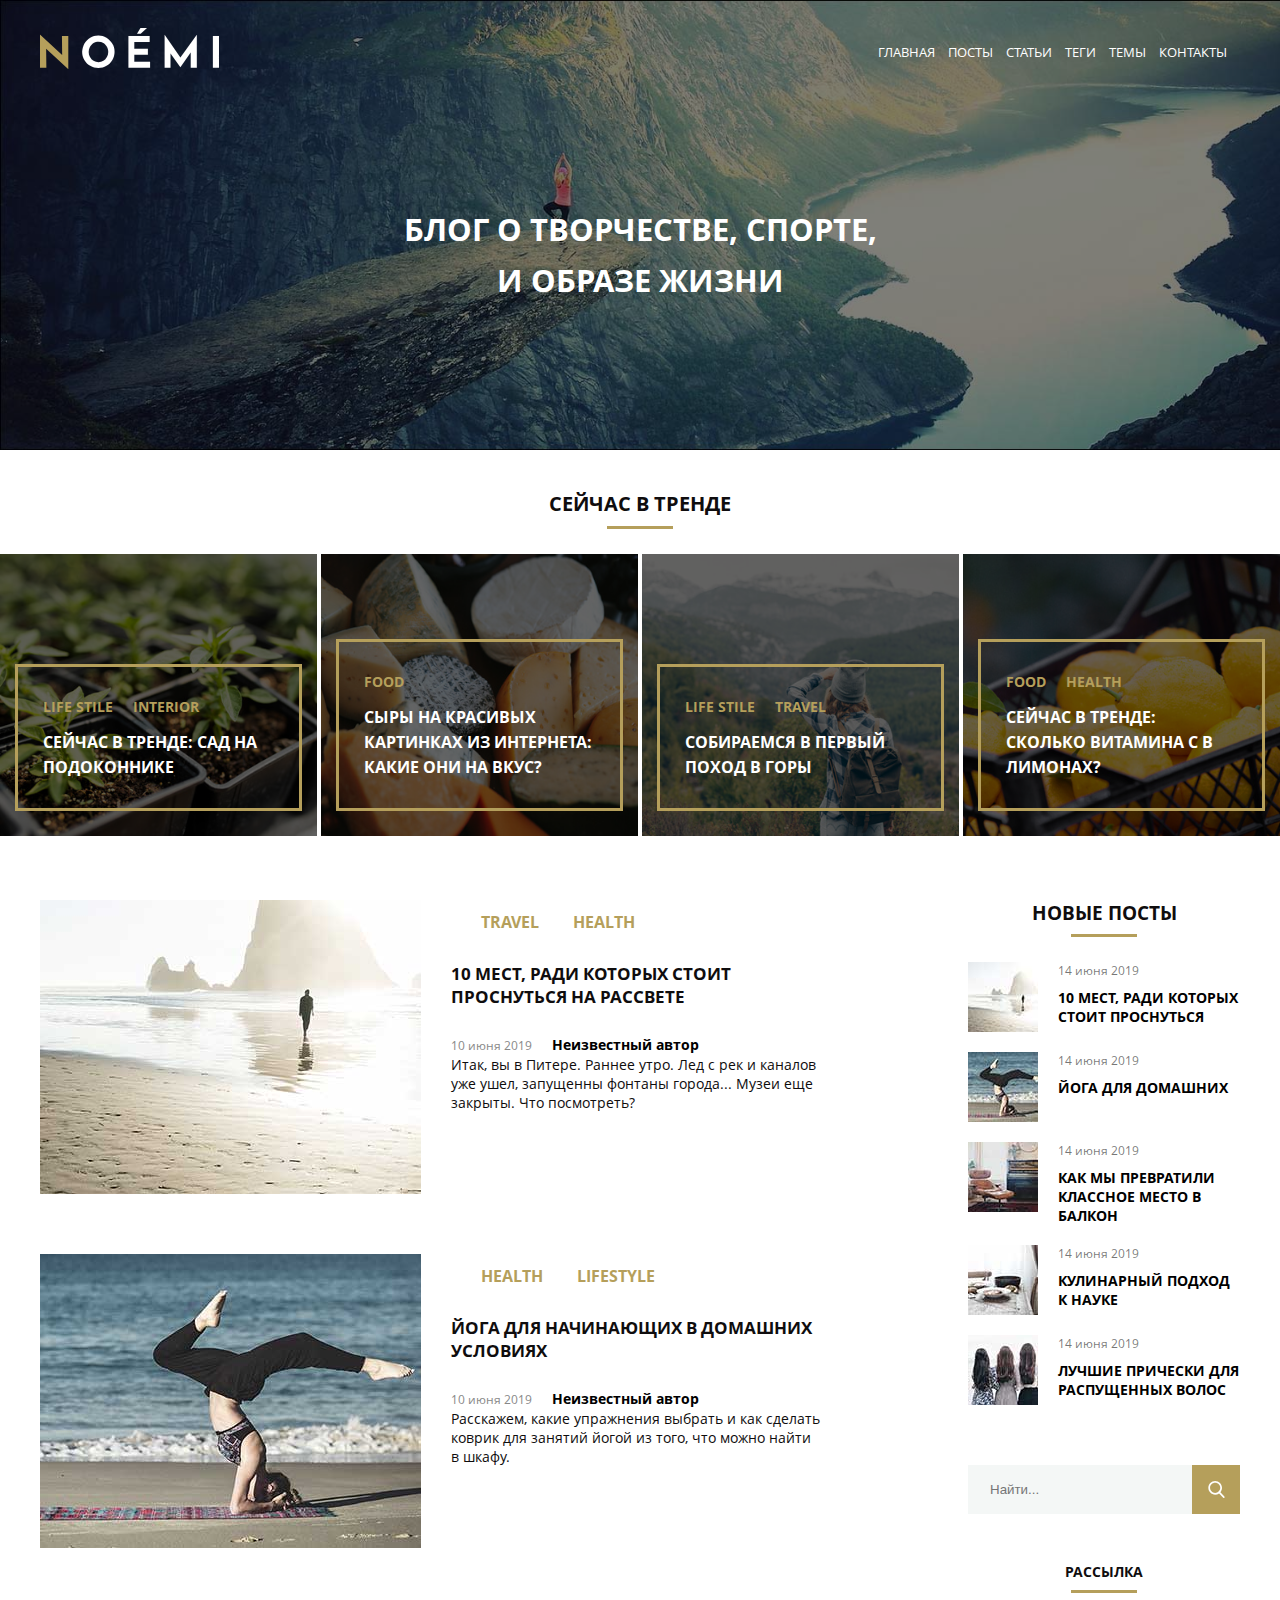
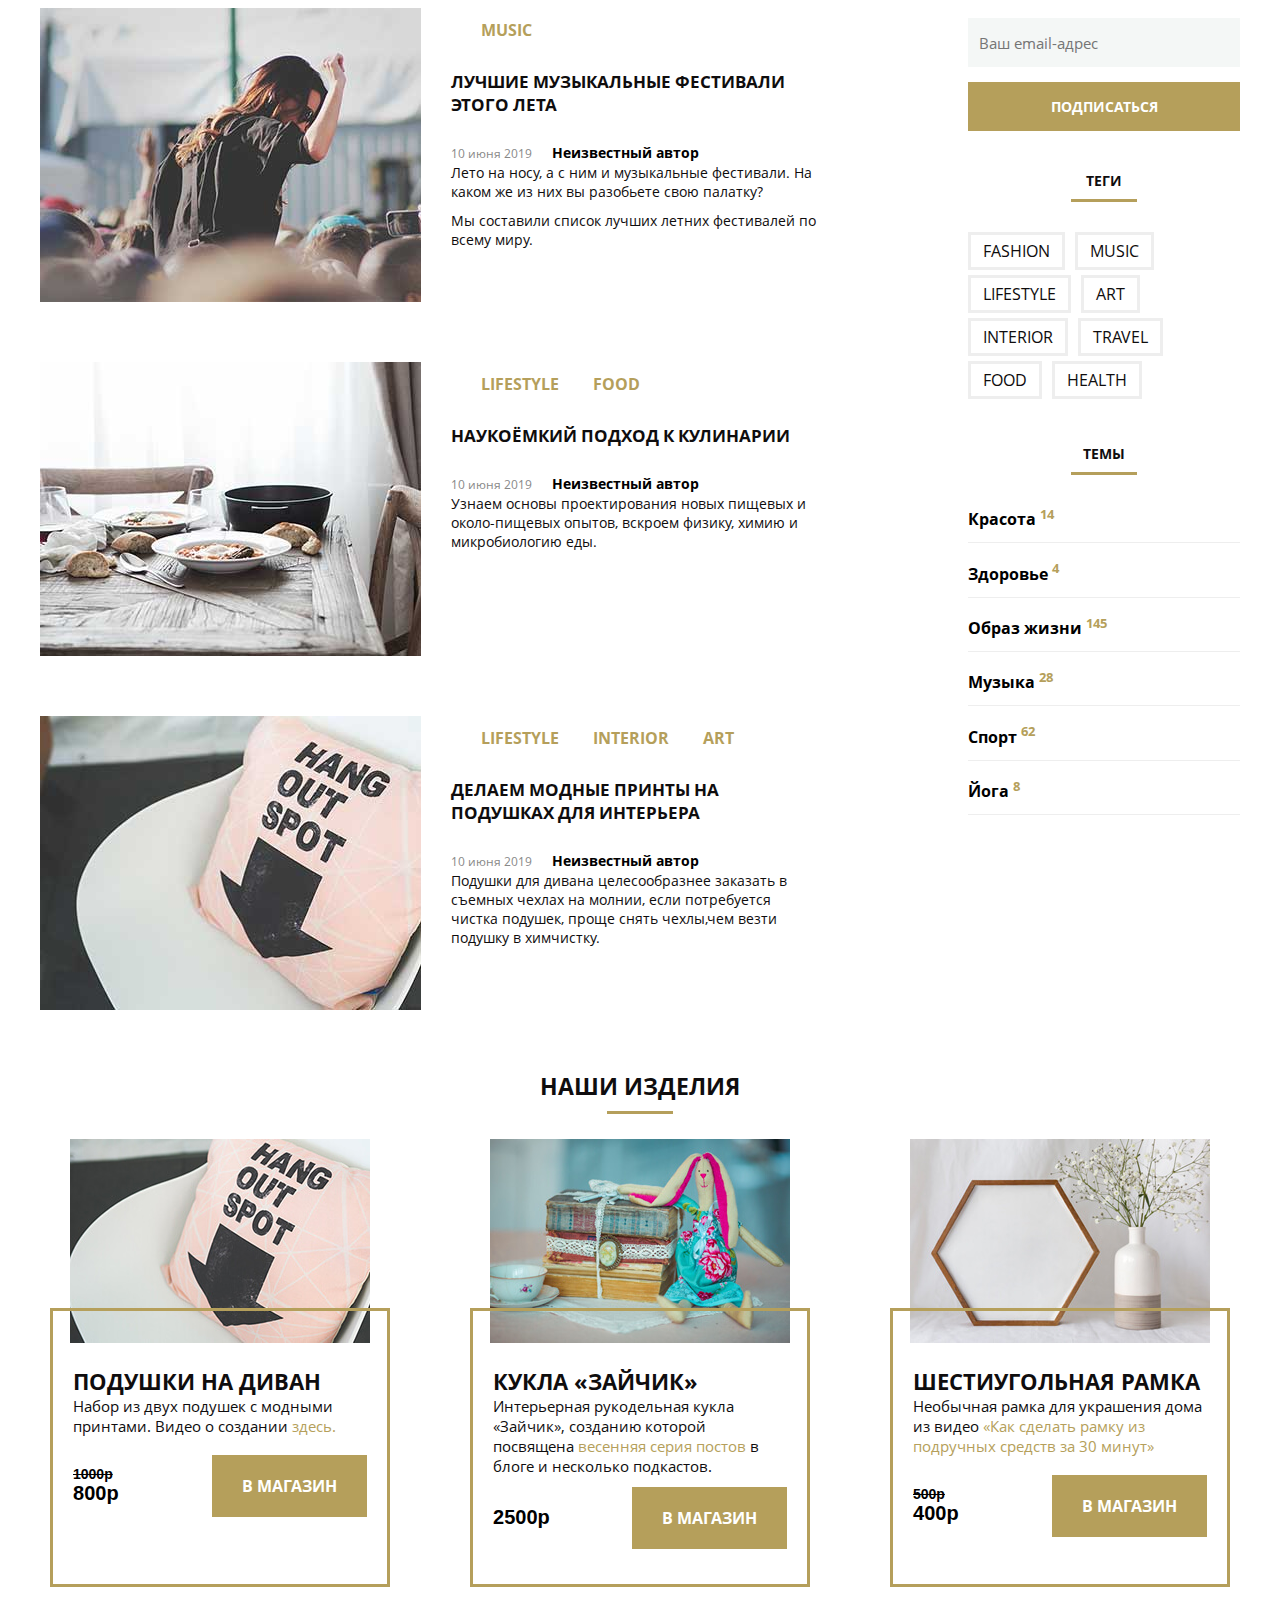
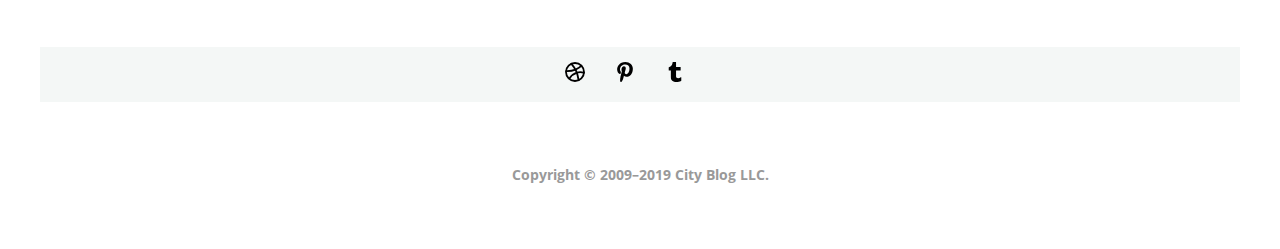
==== commit 8b92ae9d: "Исправил" ====
--- a/index.html
+++ b/index.html
@@ -81,162 +81,208 @@
    </section>
    <div class="container">
       <main class="main">
-         <section class="article">
-            <div class="hobby">
+         <section class="main-wrapper">
+            <article class="hobby">
                <img class="hobby-art" src="img/last-post1.jpg" alt="Изображение путешествий">
-               <div class="box-post-list">
-                  <ul>
-                     <li class="hobby-category">Travel</li>
-                     <li class="hobby-category">Health</li>
-                     <li class="hobby-title">10 мест, ради которых стоит проснуться на рассвете</li>
-                     <li class="hobby-date">10 июня 2019</li>
-                     <li class="hobby-author">Неизвестный автор</li>
-                     <li class="hobby-text">Итак, вы в Питере. Раннее утро. Лед с рек и каналов уже ушел, запущенны
+               <div class="hobby-wrapper">
+                  <div class="box-post-list">
+                     <ul class="hobby-tag-list">
+                        <li class="hobby-category">Travel</li>
+                        <li class="hobby-category">Health</li>
+                     </ul>
+                     <h3>
+                        <a class="hobby-title" href="#">10 мест, ради которых стоит проснуться на рассвете</a>
+                     </h3>
+                     <time class="hobby-date" datetime="2019-06-10">10 июня 2019</time>
+                     <span class="hobby-author">Неизвестный автор</span>
+                     <p class="hobby-text">Итак, вы в Питере. Раннее утро. Лед с рек и каналов уже ушел, запущенны
                         фонтаны
                         города...
-                        Музеи еще закрыты. Что посмотреть?</li>
+                        Музеи еще закрыты. Что посмотреть?</p>
+                  </div>
+               </div>
+            </article>
+            <article class="hobby">
+               <img class="hobby-art" src="img/last-post2.jpg" alt="Изображение йоги">
+               <div class="hobby-wrapper">
+                  <div class="box-post-list">
+                     <ul class="hobby-tag-list">
+                        <li class="hobby-category">Health</li>
+                        <li class="hobby-category">Lifestyle</li>
+                     </ul>
+                     <h3>
+                        <a class="hobby-title" href="#">Йога для начинающих в домашних условиях</a>
+                     </h3>
+                     <time class="hobby-date" datetime="2019-06-10">10 июня 2019</time>
+                     <span class="hobby-author">Неизвестный автор</span>
+                     <p class="hobby-text">Расскажем, какие упражнения выбрать и как сделать коврик для занятий
+                        йогой
+                        из
+                        того, что можно найти в шкафу.</p>
+                  </div>
+               </div>
+            </article>
+            <article class="hobby">
+               <img class="hobby-art" src="img/last-post3.jpg" alt="Изображение фестиваля">
+               <div class="hobby-wrapper">
+                  <div class="box-post-list">
+                     <ul class="hobby-tag-list">
+                        <li class="hobby-category">Music</li>
+                     </ul>
+                     <h3>
+                        <a class="hobby-title" href="#">Лучшие музыкальные фестивали этого лета</a>
+                     </h3>
+                     <time class="hobby-date" datetime="2019-06-10">10 июня 2019</time>
+                     <span class="hobby-author">Неизвестный автор</span>
+                     <p class="hobby-text">Лето на носу, а с ним и музыкальные фестивали. На каком же из них
+                        вы
+                        разобьете свою палатку?</p>
+                     <p class="hobby-text">Мы составили список лучших летних фестивалей по всему миру.</p>
+                  </div>
+               </div>
+            </article>
+            <article class="hobby">
+               <img class="hobby-art" src="img/last-post4.jpg" alt="Изображение кулинарии">
+               <div class="hobby-wrapper">
+                  <div class="box-post-list">
+                     <ul class="hobby-tag-list">
+                        <li class="hobby-category">Lifestyle</li>
+                        <li class="hobby-category">Food</li>
+                     </ul>
+                     <h3>
+                        <a class="hobby-title" href="#">Наукоёмкий подход к кулинарии</a>
+                     </h3>
+                     <time class="hobby-date" datetime="2019-06-10">10 июня 2019</time>
+                     <span class="hobby-author">Неизвестный автор</span>
+                     <p class="hobby-text">Узнаем основы проектирования новых пищевых и около-пищевых опытов,
+                        вскроем
+                        физику, химию и микробиологию еды.</p>
+                  </div>
+               </div>
+            </article>
+            <article class="hobby">
+               <img class="hobby-art" src="img/last-post5.jpg" alt="Изображение подушки">
+               <div class="hobby-wrapper">
+                  <div class="box-post-list">
+                     <ul class="hobby-tag-list">
+                        <li class="hobby-category">Lifestyle</li>
+                        <li class="hobby-category">Interior</li>
+                        <li class="hobby-category">Art</li>
+                     </ul>
+                     <h3>
+                        <a class="hobby-title" href="#">Делаем модные принты на подушках для интерьера</a>
+                     </h3>
+                     <time class="hobby-date" datetime="2019-06-10">10 июня 2019</time>
+                     <span class="hobby-author">Неизвестный автор</span>
+                     <p class="hobby-text">Подушки для дивана целесообразнее заказать в съемных чехлах на молнии,
+                        если
+                        потребуется чистка подушек, проще снять чехлы,чем везти подушку в химчистку.</p>
+                  </div>
+               </div>
+            </article>
+         </section>
+         <section class="aside-wrapper">
+            <aside class="aside">
+               <h3 class="newposts">Новые посты</h3>
+               <section class="newpost-hobby-block">
+                  <article class="newposts-hobby">
+                     <img class="newposts-img" src="img/2.jpg" alt="Изображение мест">
+                     <div class="newposts-hobby-post-list">
+                        <time class="newposts-hobby-date" datetime="2019-06-10">14 июня 2019</time>
+                        <h3 class="newposts-hobby-title"><a class="newposts-title-link" href="#">10 мест, ради которых
+                              стоит проснуться</a></h3>
+                     </div>
+                  </article>
+                  <article class="newposts-hobby">
+                     <img class="newposts-img" src="img/151.jpg" alt="Изображение йоги">
+                     <div class="newposts-hobby-post-list">
+                        <time class="newposts-hobby-date" datetime="2019-06-10">14 июня 2019</time>
+                        <h3 class="newposts-hobby-title"> <a class="newposts-title-link" href="#">Йога для домашних</a>
+                        </h3>
+                     </div>
+                  </article>
+                  <article class="newposts-hobby">
+                     <img class="newposts-img" src="img/45.jpg" alt="Изображение интерьера">
+                     <div class="newposts-hobby-post-list">
+                        <time class="newposts-hobby-date" datetime="2019-06-10">14 июня 2019</time>
+                        <h3 class="newposts-hobby-title"> <a class="newposts-title-link" href="#">как мы превратили
+                              классное место в балкон</a>
+                        </h3>
+                     </div>
+                  </article>
+                  <article class="newposts-hobby">
+                     <img class="newposts-img" src="img/501.jpg" alt="Изображение кулинарии">
+                     <div class="newposts-hobby-post-list">
+                        <time class="newposts-hobby-date" datetime="2019-06-10">14 июня 2019</time>
+                        <h3 class="newposts-hobby-title"> <a class="newposts-title-link" href="#">Кулинарный подход к
+                              науке</a> </h3>
+                     </div>
+                  </article>
+                  <article class="newposts-hobby">
+                     <img class="newposts-img" src="img/7.jpg" alt="Изображение причесок">
+                     <div class="newposts-hobby-post-list">
+                        <time class="newposts-hobby-date" datetime="2019-06-10">14 июня 2019</time>
+                        <h3 class="newposts-hobby-title"> <a class="newposts-title-link" href="#">лучшие прически для
+                              распущенных волос</a> </h3>
+                     </div>
+                  </article>
+               </section>
+               <section class="search-wrap">
+                  <h2 class="visually-hidden">Поле поиска по сайту</h2>
+                  <form class="search-form" action="#">
+                     <label class="search-box">
+                        <span class="visually-hidden">Поле поиска</span>
+                        <input class="search-input" type="search" id="input-search" placeholder="Найти...">
+                     </label>
+                     <label>
+                        <span class="visually-hidden">Кнопка поиска</span>
+                        <button class="search-button" type="submit"></button>
+                     </label>
+                  </form>
+               </section>
+               <section class="newsletter">
+                  <h3 class="newsletter-title">Рассылка</h3>
+                  <div class="email">
+                     <form class="email-form" action="#" method="get">
+                        <label>
+                           <span class="visually-hidden">Введите ваш email-адрес</span>
+                           <input class="email-input" type="email" placeholder="Ваш email-адрес">
+                        </label>
+                        <label>
+                           <span class="visually-hidden">Подписаться на рассылку</span>
+                           <button class="email-button" type="submit">Подписаться</button>
+                        </label>
+                     </form>
+                  </div>
+               </section>
+               <section>
+                  <h3 class="tegs">Теги</h3>
+                  <div class="tag-wrapper">
+                     <ul>
+                        <li class="tag-item"><a class="tegs-link" href="#">Fashion</a></li>
+                        <li class="tag-item"><a class="tegs-link" href="#">Music</a></li>
+                        <li class="tag-item"><a class="tegs-link" href="#">Lifestyle</a></li>
+                        <li class="tag-item"><a class="tegs-link" href="#">Art</a></li>
+                        <li class="tag-item"><a class="tegs-link" href="#">Interior</a></li>
+                        <li class="tag-item"><a class="tegs-link" href="#">Travel</a></li>
+                        <li class="tag-item"><a class="tegs-link" href="#">Food</a></li>
+                        <li class="tag-item"><a class="tegs-link" href="#">Health</a></li>
+                     </ul>
+                  </div>
+               </section>
+               <h3 class="themes">Темы</h3>
+               <div class="topics">
+                  <ul class="topic-item">
+                     <li class="topic-list"><a class="topic-link" href="#">Красота<sup>14</sup></a></li>
+                     <li class="topic-list"><a class="topic-link" href="#">Здоровье<sup>4</sup></a></li>
+                     <li class="topic-list"><a class="topic-link" href="#">Образ жизни<sup>145</sup></a></li>
+                     <li class="topic-list"><a class="topic-link" href="#">Музыка<sup>28</sup></a></li>
+                     <li class="topic-list"><a class="topic-link" href="#">Спорт<sup>62</sup></a></li>
+                     <li class="topic-list"><a class="topic-link" href="#">Йога<sup>8</sup></a></li>
                   </ul>
                </div>
-            </div>
-            <div class="hobby">
-               <img class="hobby-art" src="img/last-post2.jpg" alt="Изображение йоги">
-               <div class="box-post-list">
-                  <ul>
-                     <li class="hobby-category">Health</li>
-                     <li class="hobby-category">Lifestyle</li>
-                     <li class="hobby-title">ЙОга для начинающих в домашних условиях</li>
-                     <li class="hobby-date">10 июня 2019</li>
-                     <li class="hobby-author">Неизвестный автор</li>
-                     <li class="hobby-text">Расскажем, какие упражнения выбрать и как сделать коврик для занятий йогой
-                        из
-                        того, что можно найти в шкафу.</li>
-                  </ul>
-               </div>
-            </div>
-            <div class="hobby">
-               <img class="first-box-art" src="img/last-post3.jpg" alt="Изображение фестиваля">
-               <div class="box-post-list">
-                  <ul>
-                     <li class="hobby-category">Music</li>
-                     <li class="hobby-title">Лучшие музыкальные фестивали этого лета</li>
-                     <li class="hobby-date">10 июня 2019</li>
-                     <li class="hobby-author">Неизвестный автор</li>
-                     <li class="hobby-text">Лето на носу, а с ним и музыкальные фестивали. На каком же из них
-                        вы
-                        разобьете свою палатку?</li>
-                     <li class="hobby-text music-text2">Мы составили список лучших летних фестивалей по всему миру.</li>
-                  </ul>
-               </div>
-            </div>
-            <div class="hobby">
-               <img class="first-box-art" src="img/last-post4.jpg" alt="Изображение кулинарии">
-               <div class="box-post-list">
-                  <ul>
-                     <li class="hobby-category">Lifestyle</li>
-                     <li class="hobby-category">Food</li>
-                     <li class="hobby-title">Наукоёмкий подход к кулинарии</li>
-                     <li class="hobby-date">10 июня 2019</li>
-                     <li class="hobby-author">Неизвестный автор</li>
-                     <li class="hobby-text">Узнаем основы проектирования новых пищевых и около-пищевых опытов, вскроем
-                        физику, химию и микробиологию еды.</li>
-                  </ul>
-               </div>
-            </div>
-            <div class="hobby">
-               <img class="first-box-art" src="img/last-post5.jpg" alt="Изображение подушки">
-               <div class="box-post-list">
-                  <ul>
-                     <li class="hobby-category">Lifestyle</li>
-                     <li class="hobby-category">Interior</li>
-                     <li class="hobby-category">Art</li>
-                     <li class="hobby-title">Делаем модные принты на подушках для интерьера</li>
-                     <li class="hobby-date">10 июня 2019</li>
-                     <li class="hobby-author">Неизвестный автор</li>
-                     <li class="hobby-text">Подушки для дивана целесообразнее заказать в съемных чехлах на молнии, если
-                        потребуется чистка подушек, проще снять чехлы,чем везти подушку в химчистку.</li>
-                  </ul>
-               </div>
-            </div>
+            </aside>
          </section>
-         <aside class="aside">
-            <h3 class="newposts">Новые посты</h3>
-            <div class="newpost-hobby-block">
-               <div class="newposts-hobby">
-                  <img src="img/2.jpg" alt="Изображение мест">
-                  <div class="newposts-hobby-post-list">
-                     <p class="newposts-hobby-date">14 июня 2019</p>
-                     <p class="newposts-hobby-title box2-title1">10 мест, ради которых стоит проснуться</p>
-                  </div>
-               </div>
-               <div class="newposts-hobby">
-                  <img src="img/151.jpg" alt="Изображение йоги">
-                  <div class="newposts-hobby-post-list">
-                     <p class="newposts-hobby-date">14 июня 2019</p>
-                     <p class="newposts-hobby-title">Йога для домашних</p>
-                  </div>
-               </div>
-               <div class="newposts-hobby">
-                  <img src="img/45.jpg" alt="Изображение интерьера">
-                  <div class="newposts-hobby-post-list">
-                     <p class="newposts-hobby-date">14 июня 2019</p>
-                     <p class="newposts-hobby-title">как мы превратили классное место в балкон</p>
-                  </div>
-               </div>
-               <div class="newposts-hobby">
-                  <img src="img/501.jpg" alt="Изображение кулинарии">
-                  <div class="newposts-hobby-post-list">
-                     <p class="newposts-hobby-date">14 июня 2019</p>
-                     <p class="newposts-hobby-title">Кулинарный подход к науке</p>
-                  </div>
-               </div>
-               <div class="newposts-hobby">
-                  <img src="img/7.jpg" alt="Изображение причесок">
-                  <div class="newposts-hobby-post-list">
-                     <p class="newposts-hobby-date">14 июня 2019</p>
-                     <p class="newposts-hobby-title">лучшие прически для распущенных волос</p>
-                  </div>
-               </div>
-            </div>
-            <div class="search">
-               <form class="search-form" action="" method="get">
-                  <label class="visually-hidden" for="input-search">Найти</label>
-                  <input class="search-input" type="search" id="input-search" placeholder="Найти...">
-                  <button class="search-button" type="submit"></button>
-               </form>
-            </div>
-            <h3 class="newsletter">Рассылка</h3>
-            <div class="email">
-               <form class="email-form" action="" method="get">
-                  <label class="visually-hidden" for="email">Ваш email-адрес</label>
-                  <input class="email-input" type="email" id="email" placeholder="Ваш email-адрес"><br>
-                  <button class="email-button" type="submit">Подписаться</button>
-               </form>
-            </div>
-            <h3 class="tegs">Теги</h3>
-            <div class="tegs-list">
-               <ul>
-                  <li><a class="tegs-link" href="#">Fashion</a></li>
-                  <li><a class="tegs-link" href="#">Music</a></li>
-                  <li><a class="tegs-link" href="#">Lifestyle</a></li>
-                  <li><a class="tegs-link" href="#">Art</a></li>
-                  <li><a class="tegs-link" href="#">Interior</a></li>
-                  <li><a class="tegs-link" href="#">Travel</a></li>
-                  <li><a class="tegs-link" href="#">Food</a></li>
-                  <li><a class="tegs-link" href="#">Health</a></li>
-               </ul>
-            </div>
-            <h3 class="themes">Темы</h3>
-            <div class="topics">
-               <ul class="topic-item">
-                  <li class="topic-list"><a class="topic-link" href="#">Красота<sup>14</sup></a></li>
-                  <li class="topic-list"><a class="topic-link" href="#">Здоровье<sup>4</sup></a></li>
-                  <li class="topic-list"><a class="topic-link" href="#">Образ жизни<sup>145</sup></a></li>
-                  <li class="topic-list"><a class="topic-link" href="#">Музыка<sup>28</sup></a></li>
-                  <li class="topic-list"><a class="topic-link" href="#">Спорт<sup>62</sup></a></li>
-                  <li class="topic-list"><a class="topic-link" href="#">Йога<sup>8</sup></a></li>
-               </ul>
-            </div>
-         </aside>
       </main>
    </div>
    <section class="shop">
--- a/css/style.css
+++ b/css/style.css
@@ -31,7 +31,8 @@
 }
 
 ol,
-ul {
+ul,
+li {
    padding: 0;
    margin: 0;
    list-style-type: none;
@@ -241,13 +242,34 @@
    z-index: -1;
 }
 
-.box-post-list {
-   float: inline-end;
-}
-
 .hobby {
    margin-bottom: 60px;
-
+   display: flex;
+   gap: 30px;
+}
+
+.hobby-wrapper {
+   width: 370px;
+}
+
+.hobby-tag-list {
+   margin-bottom: 16px;
+}
+
+.hobby-tag {
+   display: inline-block;
+}
+
+.hobby-tag-link {
+   color: rgb(181, 159, 91);
+   font-weight: bold;
+   text-transform: uppercase;
+   margin-right: 20px;
+   font-size: 14px;
+}
+
+.hobby-tag-link:hover {
+   text-decoration: underline;
 }
 
 .hobby-category {
@@ -268,16 +290,13 @@
 }
 
 .hobby-title {
-   margin: 0;
-   margin-top: 16px;
-   margin-left: 30px;
-   font-size: 23px;
-   font-family: "OpenSans";
-   color: rgb(15, 13, 14);
-   font-weight: bold;
-   text-transform: uppercase;
-   line-height: 1.2;
-   width: 400px;
+   display: block;
+   margin-bottom: 25px;
+   font-size: 17px;
+   font-family: "OpenSans";
+   color: rgb(15, 13, 14);
+   font-weight: bold;
+   text-transform: uppercase;
 }
 
 .hobby-title:hover {
@@ -285,106 +304,86 @@
 }
 
 .hobby-date {
-   margin: 0;
-   margin-left: 30px;
    display: inline-block;
-   font-size: 14px;
+   font-size: 12px;
    font-family: "OpenSans";
    color: rgb(136, 136, 136);
-   line-height: 3.333;
 }
 
 .hobby-author {
-   margin: 0;
-   margin-top: 40px;
    margin-left: 16px;
    display: inline-block;
-   font-size: 13.455px;
+   font-size: 14px;
    font-family: "OpenSans";
    color: rgb(0, 0, 0);
    font-weight: bold;
-   line-height: 3.333;
+}
+
+.hobby-text-wrapper {
+   margin-top: 30px;
 }
 
 .hobby-text {
-   margin: 0;
-   margin-top: 0;
-   margin-left: 30px;
-   font-size: 15px;
-   font-family: "OpenSans";
-   color: rgb(15, 13, 14);
-   line-height: 1.467;
-   width: 350px;
-   height: 59px;
-}
-
-.music-text {
-   margin-top: 20px;
-   width: 359px;
-   height: 38px;
-}
-
-.music-text2 {
-   margin-top: 10px;
+   font-size: 14px;
+   font-family: "OpenSans";
+   color: rgb(15, 13, 14);
+}
+
+.hobby-text:nth-child(n + 2) {
+   margin-bottom: 10px;
 }
 
 .newposts {
-   position: relative;
-   top: 0;
-   left: 5em;
-
-}
-
-.newpost-hobby-block {
-   margin-top: 1em;
-}
-
-.newposts-hobby-post-list {
-   float: inline-end;
+   text-align: center;
+   text-transform: uppercase;
+   margin-bottom: 25px;
+   font: 700 14px "Open Sans" sans-serif;
+   color: #0f0d0e;
+
 }
 
 .newposts::after {
    content: '';
-   background-color: rgb(181, 159, 91);
-   opacity: 0.4;
-   position: absolute;
-   top: 30px;
-   right: 71%;
+   display: block;
+   width: 66px;
+   margin: 9px auto 0 auto;
+   border-bottom: 3px solid rgb(181, 159, 91);
+}
+
+.newposts-img {
+   display: block;
    width: 70px;
-   height: 3px;
+   height: 70px;
+   margin-right: 20px;
+   background-color: #eff6f1;
 }
 
 .newposts-hobby {
    margin-bottom: 20px;
+   display: flex;
 }
 
 .newposts-hobby-date {
-   margin-top: 0;
-   margin-bottom: 0;
-   margin-left: 20px;
-   font-size: 14px;
+   margin-bottom: 9px;
+   display: block;
+   font-size: 12px;
    font-family: "OpenSans";
    color: rgba(0, 0, 0, 0.541);
-   line-height: 3.333;
-   text-align: left;
 }
 
 .newposts-hobby-title {
-   margin-top: 0;
-   margin-bottom: 0;
-   margin-left: 20px;
-   font-size: 16px;
+   font-size: 14px;
    font-family: "OpenSans";
    color: rgb(0, 0, 0);
    font-weight: bold;
    text-transform: uppercase;
-   line-height: 1.286;
-   width: 250px;
-
-
-}
-
-.newposts-hobby-title:hover {
+}
+
+.newposts-title-link {
+   color: black;
+}
+
+.newposts-title-link:hover {
    color: rgb(181, 159, 91);
 }
 
@@ -395,28 +394,40 @@
 
 }
 
+.aside-wrapper {
+   width: 272px;
+}
+
 input:focus {
    border: 2px solid rgb(181, 159, 91);
 }
 
 .search-form {
-   position: relative;
-   width: 300px;
    margin-top: 60px;
+   margin-bottom: 44px;
+   display: flex;
+}
+
+.search-box {
+   display: block;
+   width: 100%;
 }
 
 .search-input {
-   width: 271px;
+   display: block;
+   width: 100%;
    height: 49px;
-   padding-left: 10px;
+   padding-left: 20px;
    border: 2px solid rgb(244, 247, 246);
    outline: none;
    background-color: rgb(244, 247, 246);
-
+   flex-grow: 1;
 }
 
 .search-input:focus {
-   border: 2px solid rgb(181, 159, 91);
+   border-top: 1px solid rgb(181, 159, 91);
+   border-bottom: 1px solid rgb(181, 159, 91);
+   border-left: 1px solid rgb(181, 159, 91);
 }
 
 .visually-hidden {
@@ -425,18 +436,15 @@
 }
 
 .search-button {
-   position: absolute;
-   top: 0;
    background-color: rgb(181, 159, 91);
-   right: 0px;
    width: 48px;
    height: 49px;
    border: none;
    cursor: pointer;
-   background-image: url("data:image/svg+xml,%3Csvg xmlns='http://www.w3.org/2000/svg' fill='none' viewBox='0 0 512 512'%3E%3Cg clip-path='url(%23a)'%3E%3Cpath fill='%23fff' stroke='%23B59F5B' d='m373.403 339.292-.29.344.312.324 121.857 126.737c10.117 10.524 9.782 27.302-.733 37.42l.347.36-.347-.36c-4.948 4.763-11.466 7.383-18.338 7.383-7.261 0-14.034-2.884-19.072-8.116L334.357 375.686l-.297-.309-.351.246c-34.78 24.442-75.457 37.317-118.145 37.317-113.708 0-206.22-92.513-206.22-206.22C9.344 93.012 101.856.5 215.564.5c113.707 0 206.22 92.512 206.22 206.22 0 48.668-17.125 95.416-48.381 132.572zm-4.546-132.572c0-84.528-68.765-153.293-153.293-153.293S62.271 122.192 62.271 206.72s68.765 153.293 153.293 153.293 153.293-68.765 153.293-153.293z'/%3E%3C/g%3E%3Cdefs%3E%3CclipPath id='a'%3E%3Cpath fill='%23fff' d='M0 0h512v512H0z'/%3E%3C/clipPath%3E%3C/defs%3E%3C/svg%3E");
+   background-image: url('../svg/search.svg');
    background-repeat: no-repeat;
    background-position: center;
-   background-size: 40%;
+   background-size: 17px;
 
 }
 
@@ -445,88 +453,80 @@
 }
 
 .newsletter {
-   margin-top: 60px;
-   margin-bottom: 30px;
-   margin-right: 50px;
-   position: relative;
-   left: 7em;
-   font-size: 14px;
-   font-family: "OpenSans";
-   color: rgb(15, 13, 14);
-   font-weight: bold;
-   text-transform: uppercase;
-}
-
-.newsletter::after {
+   margin-bottom: 40px;
+}
+
+.newsletter-title {
+   text-align: center;
+   font-size: 14px;
+   font-family: "OpenSans";
+   color: rgb(15, 13, 14);
+   font-weight: bold;
+   text-transform: uppercase;
+   margin-bottom: 25px;
+   margin-top: 40px;
+}
+
+.newsletter-title::after {
    content: '';
-   background-color: rgb(181, 159, 91);
-   opacity: 0.4;
-   position: absolute;
-   top: 30px;
-   right: 72%;
-   width: 70px;
-   height: 3px;
+   display: block;
+   border-bottom: 3px solid rgb(181, 159, 91);
+   margin: 9px auto 0 auto;
+   width: 66px;
 }
 
 .email-input {
    font-size: 15px;
    font-family: "OpenSans";
    color: rgba(0, 0, 0, 0.541);
-   line-height: 3.077;
    padding-left: 10px;
-   border: none;
+   border: 1px solid rgb(244, 247, 246);
    background-color: rgb(244, 247, 246);
-   width: 283px;
+   width: 100%;
    height: 49px;
-
+   outline: none;
+
+}
+
+.email-input:focus {
+   border: 1px solid rgb(181, 159, 91);
 }
 
 .email-button {
-   margin-top: 20px;
-   font-size: 16px;
+   margin-top: 15px;
+   font-size: 14px;
    font-family: "OpenSans";
    color: rgb(255, 255, 255);
    font-weight: bold;
    text-transform: uppercase;
-   line-height: 2.857;
    border: none;
    background-color: rgb(181, 159, 91);
-   width: 295px;
+   width: 100%;
    height: 49px;
 
 }
 
-.email {
-   margin-top: 20px;
-}
-
-.tegs-link:hover {
-   color: rgb(181, 159, 91);
+.email-button:hover {
+   background-color: #323232;
 }
 
 .tegs {
-   position: relative;
-   left: 9em;
-   margin-top: 60px;
-   margin-right: 50px;
    margin-bottom: 30px;
    font-size: 14px;
    font-family: "OpenSans";
    color: rgb(15, 13, 14);
    font-weight: bold;
    text-transform: uppercase;
-   line-height: 2.082;
+   text-align: center;
 }
 
 .tegs::after {
    content: '';
-   background-color: rgb(181, 159, 91);
-   opacity: 0.4;
-   position: absolute;
-   top: 30px;
-   right: 84%;
-   width: 50px;
-   height: 3px;
+   display: block;
+   border-bottom: 3px solid rgb(181, 159, 91);
+   margin: 9px auto 0 auto;
+   width: 66px;
+
 }
 
 .tegs-list a {
@@ -543,63 +543,73 @@
    border: 3px solid rgb(238, 238, 238);
 }
 
-.tegs-list li {
+.tegs-list {
+   display: flex;
+   flex-wrap: wrap;
+}
+
+.tag-item {
    display: inline-block;
-}
-
-.tegs-list ul {
-   margin: 0;
-   padding: 0;
-}
-
-.tegs-list {
-   display: flex;
-   flex-wrap: wrap;
-   width: 250px;
-   margin-left: 30px;
+   padding: 5px 12px;
+   border: 3px solid rgb(238, 238, 238);
+}
+
+.tag-item:hover {
+   background-color: rgb(181, 159, 91);
+}
+
+.tag-item:nth-child(n) {
+   margin-right: 6px;
+   margin-bottom: 5px;
+}
+
+.tegs-link {
+   color: rgb(15, 13, 14);
+   font: 700 12px "OpenSans" sans-serif;
+   text-transform: uppercase;
 }
 
 .themes {
-   position: relative;
-   left: 8.5em;
-   margin-top: 60px;
-   margin-right: 50px;
+   text-align: center;
+   margin-top: 40px;
    margin-bottom: 30px;
    font-size: 14px;
-   font-family: "OpenSans";
-   color: rgb(15, 13, 14);
-   font-weight: bold;
-   text-transform: uppercase;
-   line-height: 2.082;
+   color: rgb(15, 13, 14);
+   font-weight: bold;
+   text-transform: uppercase;
 }
 
 .themes::after {
    content: '';
-   background-color: rgb(181, 159, 91);
-   opacity: 0.4;
-   position: absolute;
-   top: 30px;
-   right: 80%;
-   width: 70px;
-   height: 3px;
+   display: block;
+   width: 66px;
+   border-bottom: 3px solid rgb(181, 159, 91);
+   margin: 9px auto 0 auto;
 }
 
 .topic-list,
 .topic-link {
-   text-decoration: none;
-   list-style: none;
    font-size: 16px;
-   font-family: "OpenSans";
    color: rgb(0, 0, 0);
    font-weight: bold;
-   line-height: 3.357;
-}
-
-.topics a:hover {
+}
+
+.topic-list::after {
+   content: "";
+   display: block;
+   width: 100%;
+   margin: 13px auto 0 auto;
+   border-bottom: 1px solid #eee;
+   margin-top: 12px;
+   margin-bottom: 16px;
+}
+
+.topic-link:hover {
    color: rgb(181, 159, 91);
 }
 
 sup {
+   margin-left: 4px;
    color: rgb(181, 159, 91);
 }
 
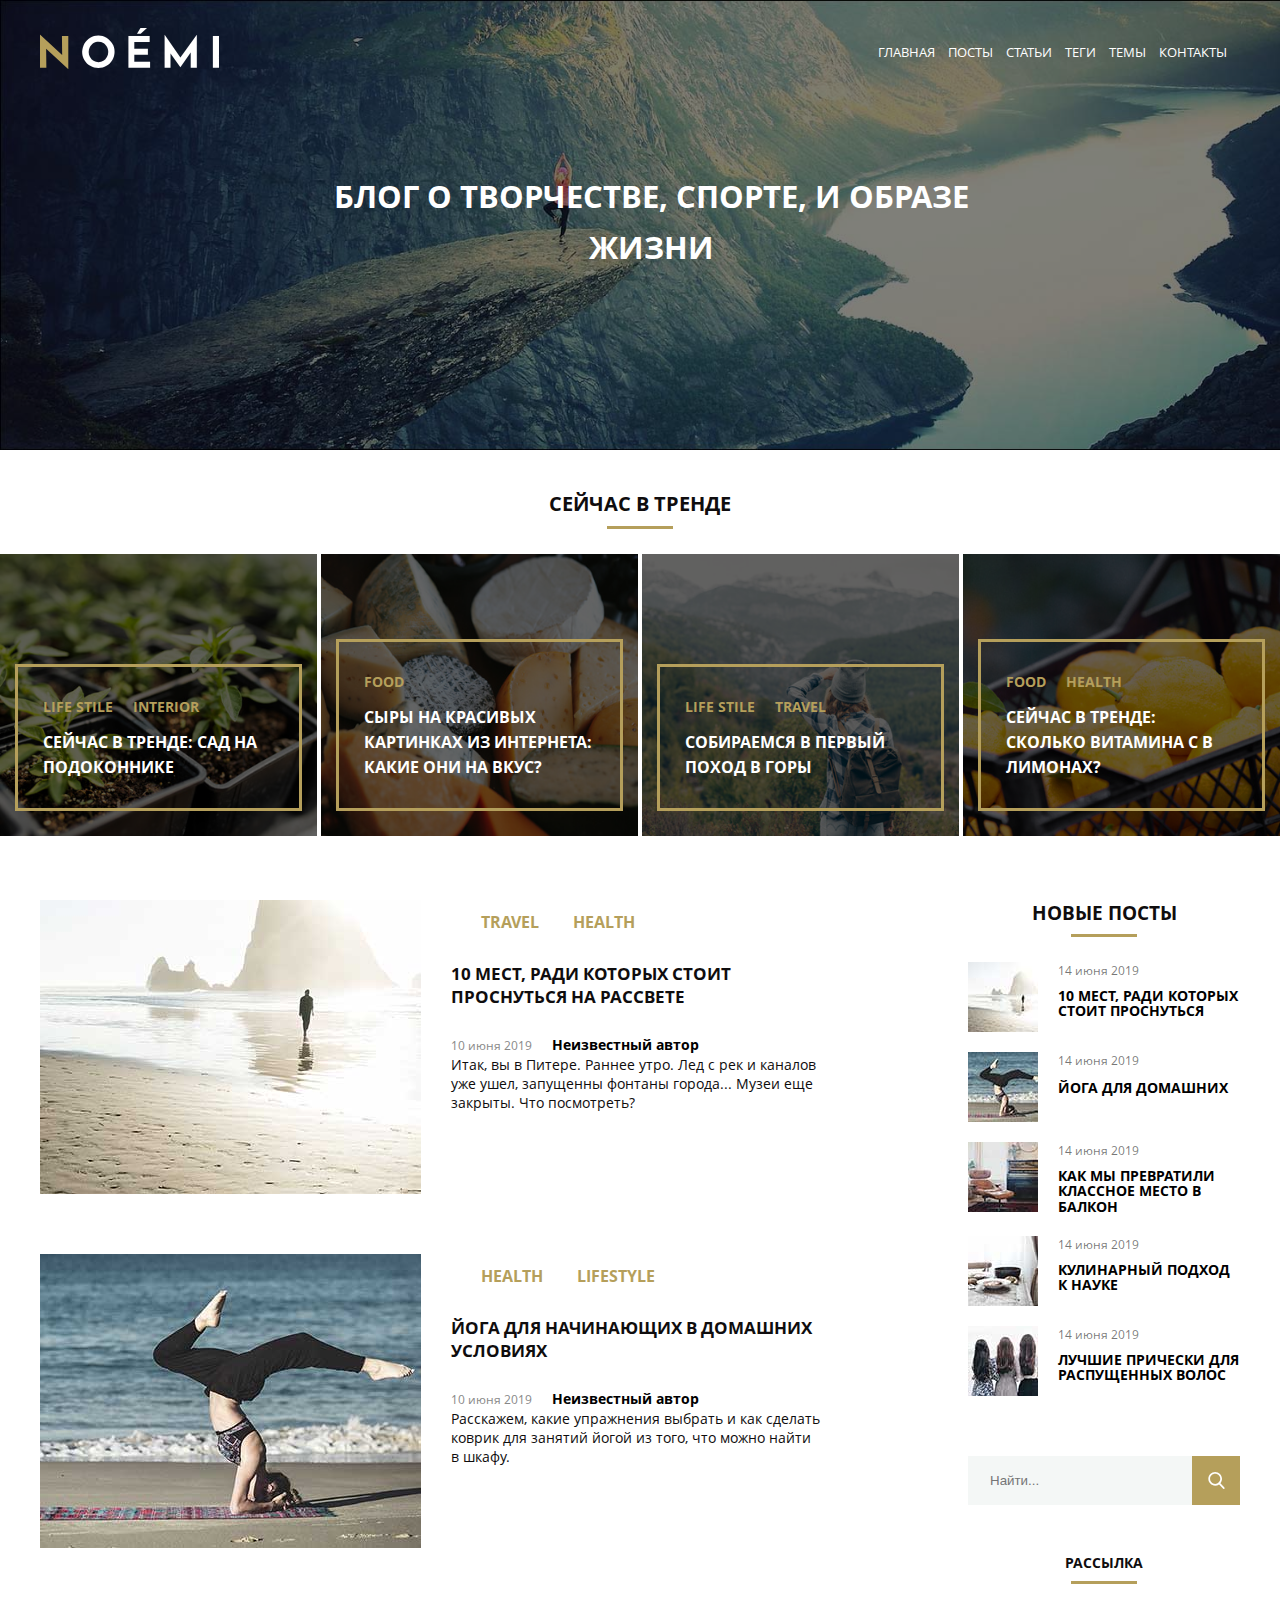
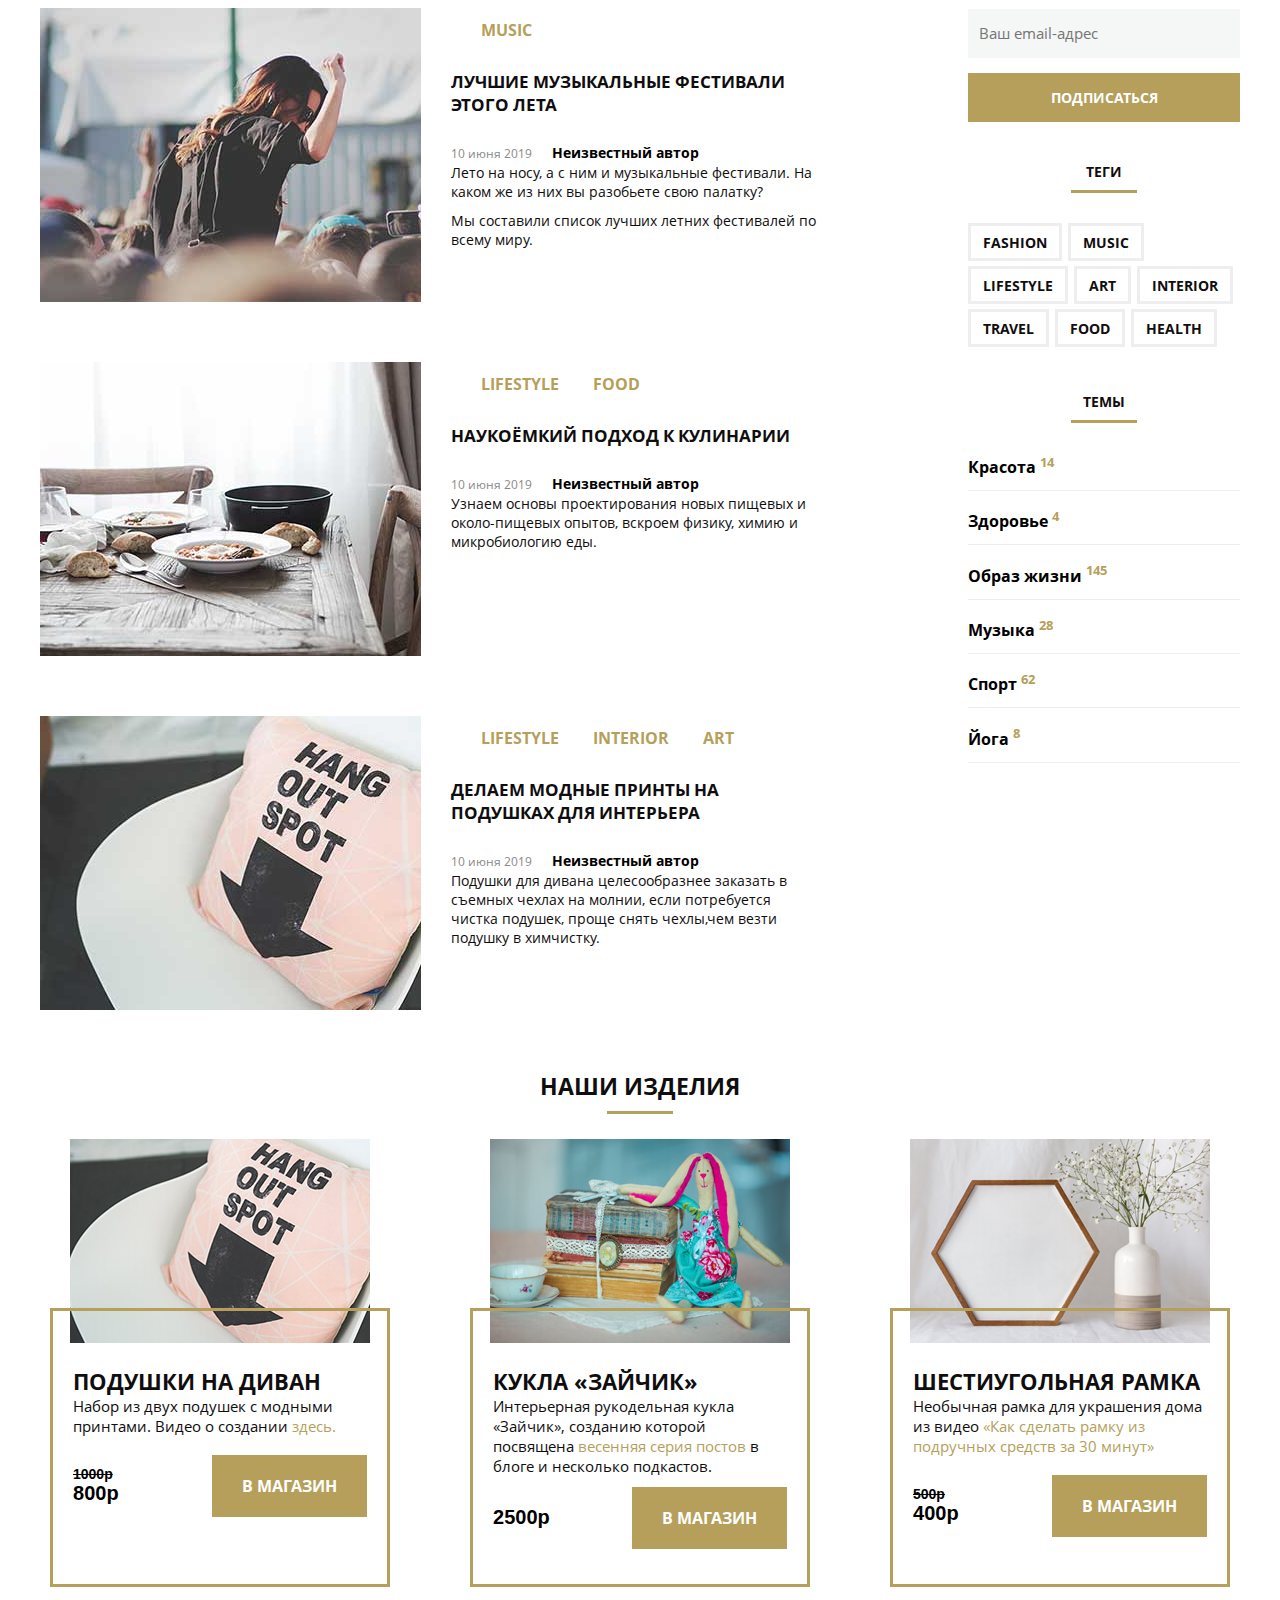
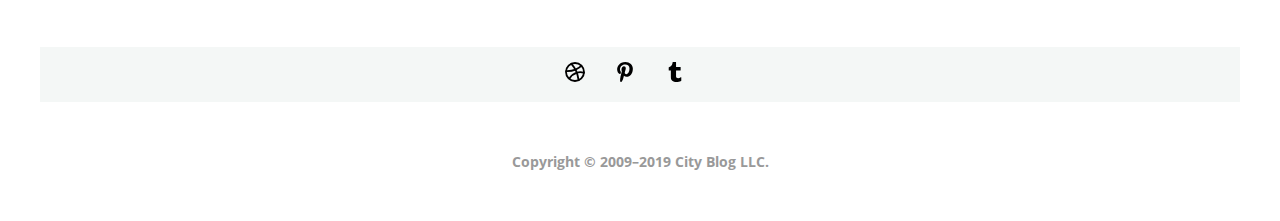
==== commit a4084dab: "Исправил" ====
--- a/index.html
+++ b/index.html
@@ -6,6 +6,7 @@
    <meta name="viewport" content="width=device-width, initial-scale=1.0">
    <title>Document</title>
    <link rel="stylesheet" href="css/style.css">
+   <link rel="stylesheet" href="css/media.css">
 </head>
 
 <body>
@@ -17,6 +18,8 @@
                   <img class="logo-image" src="svg/noemi-logo.svg" alt="Логотип">
                </a>
             </div>
+            <input type="checkbox" id="burger">
+            <label class="burger" for="burger">☰</label>
             <nav class="header-menu">
                <ul class="menu">
                   <li><a class="menu-link" href="#">Главная</a></li>
@@ -256,17 +259,17 @@
                   </div>
                </section>
                <section>
-                  <h3 class="tegs">Теги</h3>
+                  <h3 class="tags">Теги</h3>
                   <div class="tag-wrapper">
-                     <ul>
-                        <li class="tag-item"><a class="tegs-link" href="#">Fashion</a></li>
-                        <li class="tag-item"><a class="tegs-link" href="#">Music</a></li>
-                        <li class="tag-item"><a class="tegs-link" href="#">Lifestyle</a></li>
-                        <li class="tag-item"><a class="tegs-link" href="#">Art</a></li>
-                        <li class="tag-item"><a class="tegs-link" href="#">Interior</a></li>
-                        <li class="tag-item"><a class="tegs-link" href="#">Travel</a></li>
-                        <li class="tag-item"><a class="tegs-link" href="#">Food</a></li>
-                        <li class="tag-item"><a class="tegs-link" href="#">Health</a></li>
+                     <ul class="tags-list">
+                        <li class="tag-item"><a class="tags-link" href="#">Fashion</a></li>
+                        <li class="tag-item"><a class="tags-link" href="#">Music</a></li>
+                        <li class="tag-item"><a class="tags-link" href="#">Lifestyle</a></li>
+                        <li class="tag-item"><a class="tags-link" href="#">Art</a></li>
+                        <li class="tag-item"><a class="tags-link" href="#">Interior</a></li>
+                        <li class="tag-item"><a class="tags-link" href="#">Travel</a></li>
+                        <li class="tag-item"><a class="tags-link" href="#">Food</a></li>
+                        <li class="tag-item"><a class="tags-link" href="#">Health</a></li>
                      </ul>
                   </div>
                </section>
@@ -347,72 +350,9 @@
                   </div>
                </div>
             </article>
-
-         </div>
-
+         </div>
       </div>
-
    </section>
-   <!-- <section class="products">
-      <div class="container">
-         <div class="our-products">
-            <h3>Наши изделия</h3>
-            <div class="our-prodicts-decor"></div>
-         </div>
-         <div class="our-products-prices">
-            <div class="soffa-pillow">
-               <img src="img/shop-item-desk1.jpg" alt="Изображение подушки">
-               <div class="product-box">
-                  <div class="product-title">
-                     <h3>Подушки на диван</h3>
-                     <p>Набор из двух подушек с модными принтами. Видео о создании здесь.</p>
-                  </div>
-                  <div class="price">
-                     <p class="price-throught">1000р</p>
-                     <p>800р</p>
-                  </div>
-                  <div class="product-link-soffa">
-                     <a href="">В магазин</a>
-                  </div>
-               </div>
-            </div>
-            <div class="bunny-doll">
-               <img src="img/shop-item-desk2.jpg" alt="Изображение куклы">
-               <div class="product-box">
-                  <div class="product-title">
-                     <h3>Кукла &laquo;зайчик&raquo;</h3>
-                     <p>Интерьерная рукодельная кукла «Зайчик», созданию которой посвящена весенняя серия постов в блоге
-                        и
-                        несколько подкастов.</p>
-                  </div>
-                  <div class="price price-doll">
-                     <p>2500р</p>
-                  </div>
-                  <div class="product-link-doll">
-                     <a href="">В магазин</a>
-                  </div>
-               </div>
-            </div>
-            <div class="frame">
-               <img src="img/shop-item-desk3.jpg" alt="Изображение рамки">
-               <div class="product-box">
-                  <div class="product-title">
-                     <h3>Шестиугольная рамка</h3>
-                     <p>Необычная рамка для украшения дома из видео &laquo;Как сделать рамку из подручных средств за 30
-                        минут&raquo; </p>
-                  </div>
-                  <div class="price">
-                     <p class="price-throught">500р</p>
-                     <p>400р</p>
-                  </div>
-                  <div class="product-link-frame">
-                     <a href="">В магазин</a>
-                  </div>
-               </div>
-            </div>
-         </div>
-      </div>
-   </section> -->
    <footer class="footer">
       <div class="container">
          <div class="footer-top">
--- a/css/style.css
+++ b/css/style.css
@@ -89,10 +89,11 @@
 
 .main-title {
    position: relative;
-   padding: 130px 350px 140px 350px;
+   padding-left: 230px;
+   padding-right: 208px;
+   padding-top: 97px;
    text-align: center;
    font-size: 31px;
-   font-family: "OpenSans";
    color: rgb(255, 255, 255);
    font-weight: bold;
    text-transform: uppercase;
@@ -380,6 +381,8 @@
 }
 
 .newposts-title-link {
+   display: inline-block;
+   line-height: 1.1;
    color: black;
 }
 
@@ -510,7 +513,7 @@
    background-color: #323232;
 }
 
-.tegs {
+.tags {
    margin-bottom: 30px;
    font-size: 14px;
    font-family: "OpenSans";
@@ -520,7 +523,7 @@
    text-align: center;
 }
 
-.tegs::after {
+.tags::after {
    content: '';
    display: block;
    border-bottom: 3px solid rgb(181, 159, 91);
@@ -529,27 +532,22 @@
 
 }
 
-.tegs-list a {
-   margin-right: 0;
-   padding: 5px;
-   list-style: none;
-   text-decoration: none;
-   font-size: 14px;
-   font-family: "OpenSans";
-   color: rgb(15, 13, 14);
-   font-weight: bold;
-   text-transform: uppercase;
-   line-height: 3.333;
-   border: 3px solid rgb(238, 238, 238);
-}
-
-.tegs-list {
+.tags-link {
+   font-size: 14px;
+   font-family: "OpenSans";
+   font: 700 12px "OpenSans" sans-serif;
+   text-transform: uppercase;
+   color: rgb(15, 13, 14);
+   font-weight: bold;
+   text-transform: uppercase;
+}
+
+.tags-list {
    display: flex;
    flex-wrap: wrap;
 }
 
 .tag-item {
-   display: inline-block;
    padding: 5px 12px;
    border: 3px solid rgb(238, 238, 238);
 }
@@ -561,12 +559,6 @@
 .tag-item:nth-child(n) {
    margin-right: 6px;
    margin-bottom: 5px;
-}
-
-.tegs-link {
-   color: rgb(15, 13, 14);
-   font: 700 12px "OpenSans" sans-serif;
-   text-transform: uppercase;
 }
 
 .themes {
@@ -735,5 +727,9 @@
    font-family: "OpenSans";
    color: rgb(153, 153, 153);
    font-weight: bold;
-   line-height: 3.333;
+}
+
+#burger,
+[for=burger] {
+   display: none;
 }--- a/css/media.css
+++ b/css/media.css
@@ -0,0 +1,18 @@
+@media screen and (max-width:768px) {
+    [for=burger] {
+        display: block;
+        color: rgb(255, 255, 255);
+        z-index: 5;
+
+    }
+
+    .header-menu {
+        display: none;
+    }
+
+    #burger:checked+.burger+.header-menu {
+        display: block;
+    }
+
+    .trend-box {}
+}